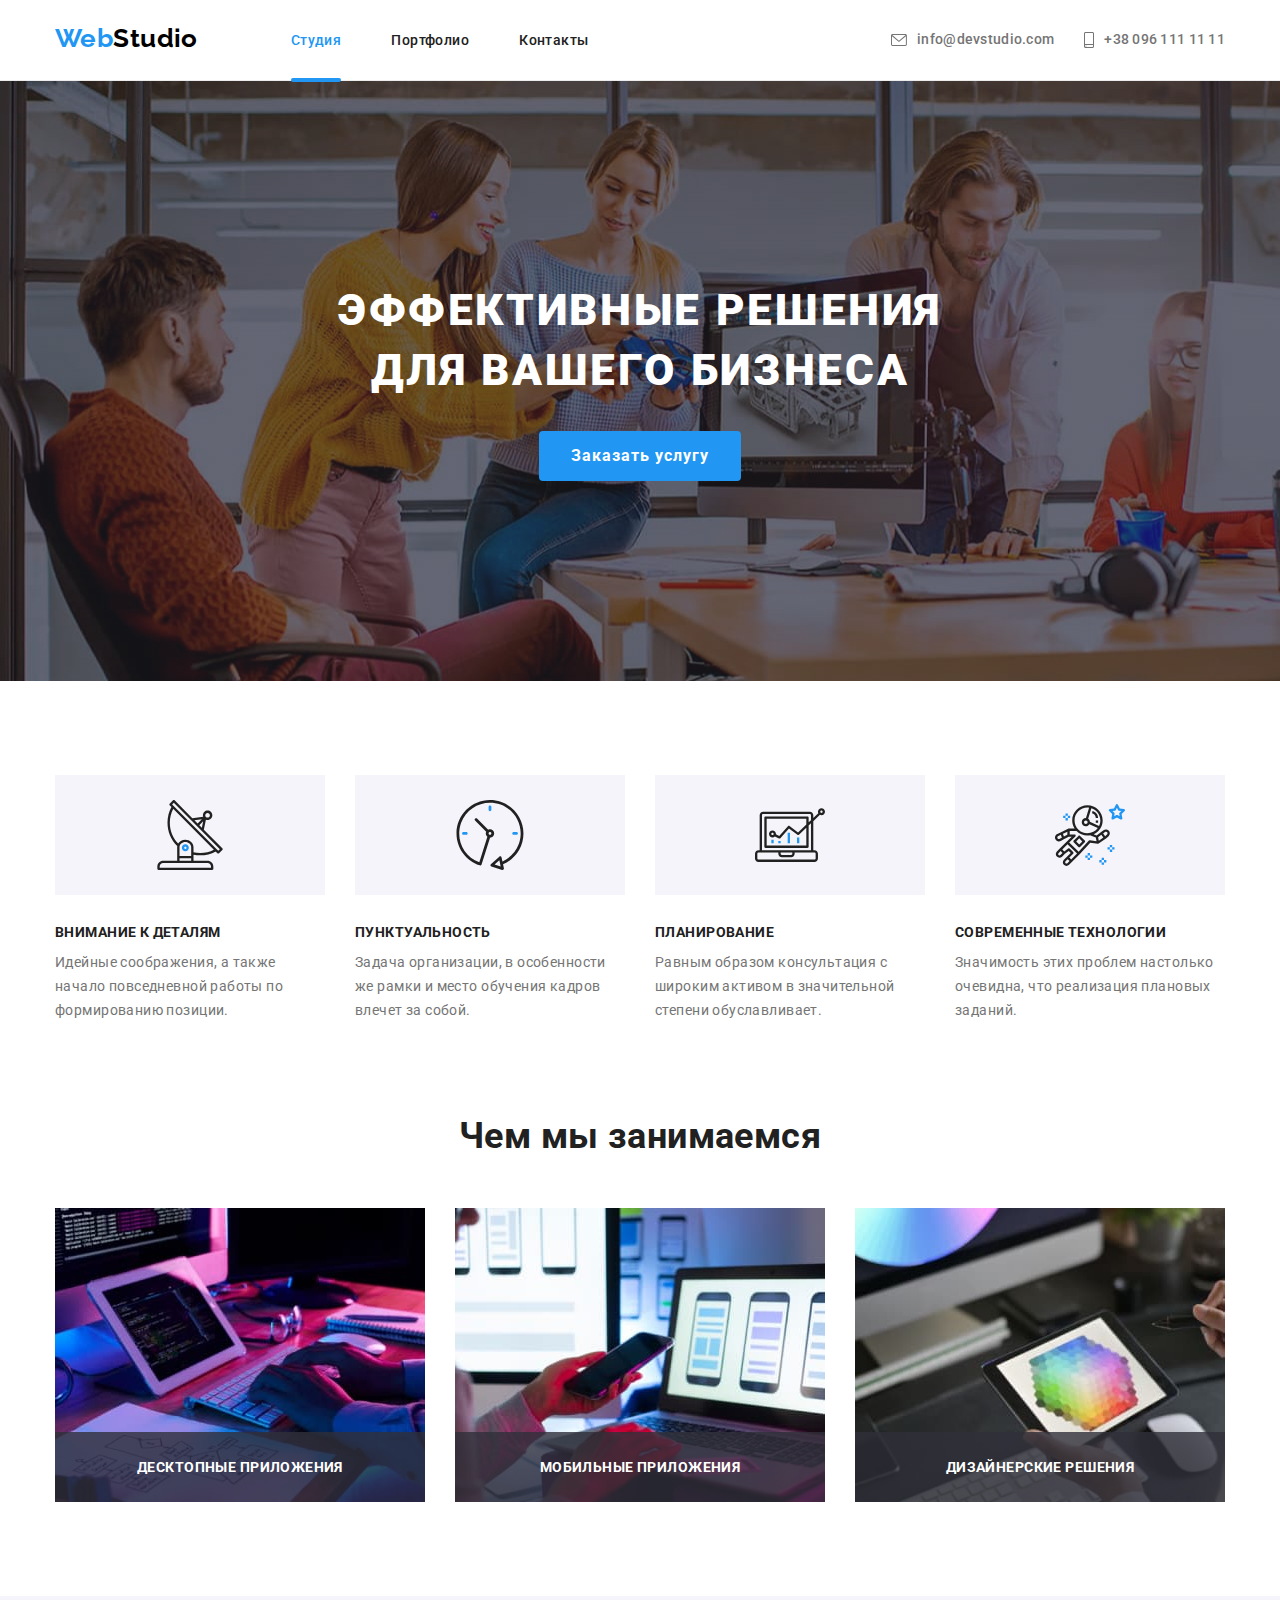
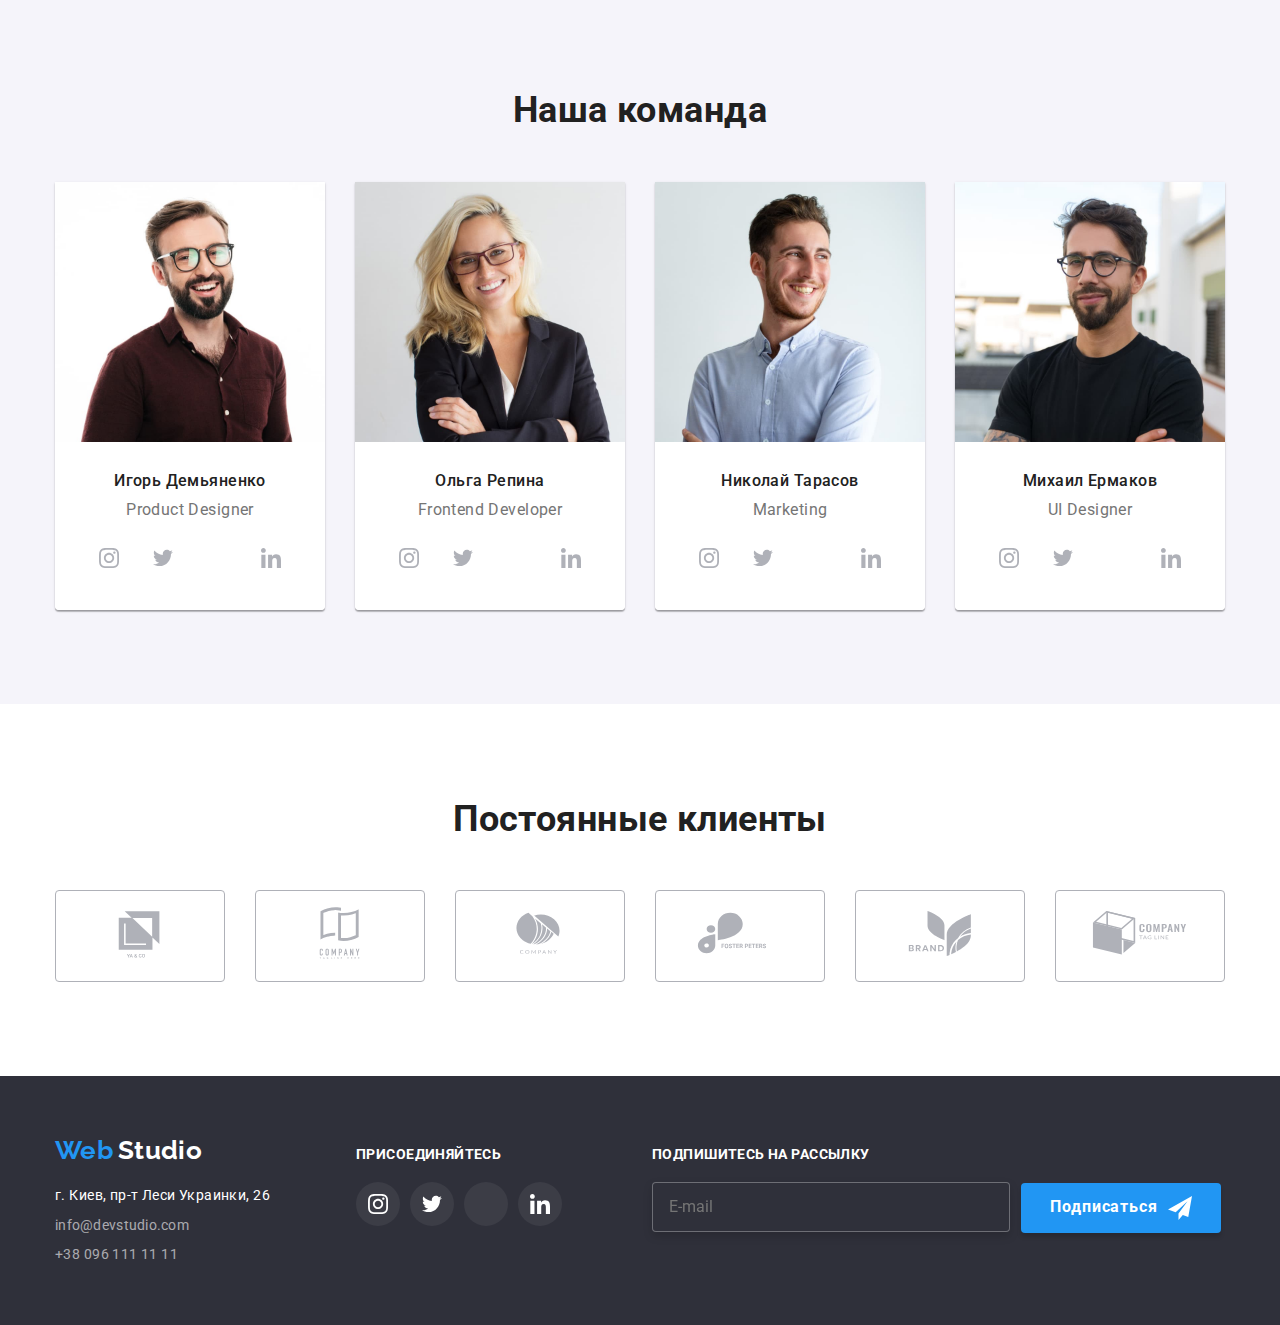
==== index.html @ 84de7bf6 "Update index.html" ====
<!DOCTYPE html>
<html lang="ru">
  <head>
    <meta charset="UTF-8" />
    <meta http-equiv="X-UA-Compatible" content="IE=edge" />
    <meta name="viewport" content="width=device-width, initial-scale=1.0" />
    <title>WebStudio by Rick</title>
    <link rel="preconnect" href="https://fonts.googleapis.com" />
    <link rel="preconnect" href="https://fonts.gstatic.com" crossorigin />
    <link
      href="https://fonts.googleapis.com/css2?family=Raleway:wght@700&family=Roboto:wght@400;500;700;900&display=swap"
      rel="stylesheet"
    />
    <link
      rel="stylesheet"
      href="https://cdnjs.cloudflare.com/ajax/libs/modern-normalize/1.1.0/modern-normalize.min.css"
    />
    <link rel="stylesheet" href="./css/main.min.css" />
  </head>
  <body>
    <header class="header">
      <div class="container container-nav">
        <nav class="navigation">
          <a href="./index.html" class="logo link"
            ><span class="logo__web">Web</span
            ><span class="logo__studio logo__studio--dark">Studio</span></a>
          <ul class="navigation__list list">
            <li class="navigation__item">
              <a href="./index.html" class="navigation__link link current">Студия</a>
            </li>
            <li class="navigation__item">
              <a href="./portfolio.html" class="navigation__link link">Портфолио</a>
            </li>
            <li class="navigation__item">
              <a href="" class="navigation__link link">Контакты</a>
            </li>
          </ul>
        </nav>
        <ul class="header-contacts list">
          <li class="header-contacts__item">
            <a
              href="mailto:info@devstudio.com"
              class="header-contacts__mail link">
              <svg class="header-contacts__icon-mail" width="16" height="12">
                <use href="./img/icons.svg#icon-envelope"></use>
              </svg>
              info@devstudio.com
            </a>
          </li>
          <li class="header-contacts__item">
            <a href="tel:+380961111111" class="header-contacts__tel link">
              <svg class="header-contacts__icon-phone" width="10" height="16">
                <use href="./img/icons.svg#icon-smartphone"></use>
              </svg>
              +38 096 111 11 11
              </a>
          </li>
        </ul>
      </div>
    </header>
    <main>

      <section class="section-hero section">
        <div class="container">
          <h1 class="section-hero__title">
            Эффективные решения для вашего бизнеса
          </h1>
          <button type="button" class="section-hero__button" data-modal-open>
            Заказать услугу
          </button>
        </div>
      </section>

      <section class="section">
        <div class="container">
          <h2 class="visually-hidden">Наши преимущества</h2>
          <ul class="adv-list list">
            <li class="adv-item">
              <div class="adv-icon-box">
                <svg width="70" height="70">
                  <use href="./img/icons.svg#icon-antenna"></use>
                </svg>
              </div>
              <h3 class="adv-title">Внимание к деталям</h3>
              <p class="adv-text">
                Идейные соображения, а также начало повседневной работы по
                формированию позиции.
              </p>
            </li>
            <li class="adv-item">
              <div class="adv-icon-box">
                <svg width="70" height="70">
                  <use href="./img/icons.svg#icon-clock"></use>
                </svg>
              </div>
              <h3 class="adv-title">Пунктуальность</h3>
              <p class="adv-text">
                Задача организации, в особенности же рамки и место обучения
                кадров влечет за собой.
              </p>
            </li>
            <li class="adv-item">
              <div class="adv-icon-box">
                <svg width="70" height="70">
                  <use href="./img/icons.svg#icon-diagram"></use>
                </svg>
              </div>
              <h3 class="adv-title">Планирование</h3>
              <p class="adv-text">
                Равным образом консультация с широким активом в значительной
                степени обуславливает.
              </p>
            </li>
            <li class="adv-item">
              <div class="adv-icon-box">
                <svg width="70" height="70">
                  <use href="./img/icons.svg#icon-astronaut"></use>
                </svg>
              </div>
              <h3 class="adv-title">Современные технологии</h3>
              <p class="adv-text">
                Значимость этих проблем настолько очевидна, что реализация
                плановых заданий.
              </p>
            </li>
          </ul>
        </div>
      </section>

      <section class="section-works section">
        <div class="container">
          <h2 class="works-title">Чем мы занимаемся</h2>
          <ul class="works-list list">
            <li class="works-item">
              <img
                src="./img/about-us-1.jpg"
                width="370"
                height="294"/>
              <p class="works-item-text">Десктопные приложения</p>
            </li>
            <li class="works-item">
              <img
                src="./img/about-us-2.jpg"
                width="370"
                height="294"/>
              <p class="works-item-text">Мобильные приложения</p>
            </li>
            <li class="works-item">
              <img
                src="./img/about-us-3.jpg"
                width="370"
                height="294"/>
              <p class="works-item-text">Дизайнерские решения</p>
            </li>
          </ul>
        </div>
      </section>

      <section class="section-team section">
        <div class="container">
          <h2 class="team-title">Наша команда</h2>
          <ul class="team-list list">
            <li class="team-list-item">
              <img
                src="./img/our-team-1.jpg"
                width="270"
                height="260"/>

              <div class="team-cards">
                <h3 class="employee-title">Игорь Демьяненко</h3>
                <p class="position-team">Product Designer</p>
                <ul class="team-soc-list list">
                  <li class="team-soc-item">
                    <a href="" class="team-soc-link">
                      <svg class="team-soc-icon" width="20" height="20">
                        <use href="./img/icons.svg#icon-instagram"></use>
                      </svg>
                    </a>
                  </li>
                  <li class="team-soc-item">
                    <a href="" class="team-soc-link">
                      <svg class="team-soc-icon" width="20" height="20">
                        <use href="./img/icons.svg#icon-twitter"></use>
                      </svg>
                    </a>
                  </li>
                  <li class="team-soc-item">
                    <a href="" class="team-soc-link">
                      <svg class="team-soc-icon" width="20" height="20">
                        <use href="./img/icons.svg#icon-our-teambook"></use>
                      </svg>
                    </a>
                  </li>
                  <li class="team-soc-item">
                    <a href="" class="team-soc-link">
                      <svg class="team-soc-icon" width="20" height="20">
                        <use href="./img/icons.svg#icon-linkedin"></use>
                      </svg>
                    </a>
                  </li>
                </ul>
              </div>
            </li>
            <li class="team-list-item">
              <img
                src="./img/our-team-2.jpg"
                width="270"
                height="260"/>

              <div class="team-cards">
                <h3 class="employee-title">Ольга Репина</h3>
                <p class="position-team">Frontend Developer</p>
                <ul class="team-soc-list list">
                  <li class="team-soc-item">
                    <a href="" class="team-soc-link">
                      <svg class="team-soc-icon" width="20" height="20">
                        <use href="./img/icons.svg#icon-instagram"></use>
                      </svg>
                    </a>
                  </li>
                  <li class="team-soc-item">
                    <a href="" class="team-soc-link">
                      <svg class="team-soc-icon" width="20" height="20">
                        <use href="./img/icons.svg#icon-twitter"></use>
                      </svg>
                    </a>
                  </li>
                  <li class="team-soc-item">
                    <a href="" class="team-soc-link">
                      <svg class="team-soc-icon" width="20" height="20">
                        <use href="./img/icons.svg#icon-our-teambook"></use>
                      </svg>
                    </a>
                  </li>
                  <li class="team-soc-item">
                    <a href="" class="team-soc-link">
                      <svg class="team-soc-icon" width="20" height="20">
                        <use href="./img/icons.svg#icon-linkedin"></use>
                      </svg>
                    </a>
                  </li>
                </ul>
              </div>
            </li>
            <li class="team-list-item">
              <img
                src="./img/our-team-3.jpg"
                width="270"
                height="260"/>

              <div class="team-cards">
                <h3 class="employee-title">Николай Тарасов</h3>
                <p class="position-team">Marketing</p>
                <ul class="team-soc-list list">
                  <li class="team-soc-item">
                    <a href="" class="team-soc-link">
                      <svg class="team-soc-icon" width="20" height="20">
                        <use href="./img/icons.svg#icon-instagram"></use>
                      </svg>
                    </a>
                  </li>
                  <li class="team-soc-item">
                    <a href="" class="team-soc-link">
                      <svg class="team-soc-icon" width="20" height="20">
                        <use href="./img/icons.svg#icon-twitter"></use>
                      </svg>
                    </a>
                  </li>
                  <li class="team-soc-item">
                    <a href="" class="team-soc-link">
                      <svg class="team-soc-icon" width="20" height="20">
                        <use href="./img/icons.svg#icon-our-teambook"></use>
                      </svg>
                    </a>
                  </li>
                  <li class="team-soc-item">
                    <a href="" class="team-soc-link">
                      <svg class="team-soc-icon" width="20" height="20">
                        <use href="./img/icons.svg#icon-linkedin"></use>
                      </svg>
                    </a>
                  </li>
                </ul>
              </div>
            </li>
            <li class="team-list-item">
              <img
                src="./img/our-team-4.jpg"
                width="270"
                height="260"/>
                
              <div class="team-cards">
                <h3 class="employee-title">Михаил Ермаков</h3>
                <p class="position-team">UI Designer</p>
                <ul class="team-soc-list list">
                  <li class="team-soc-item">
                    <a href="" class="team-soc-link">
                      <svg class="team-soc-icon" width="20" height="20">
                        <use href="./img/icons.svg#icon-instagram"></use>
                      </svg>
                    </a>
                  </li>
                  <li class="team-soc-item">
                    <a href="" class="team-soc-link">
                      <svg class="team-soc-icon" width="20" height="20">
                        <use href="./img/icons.svg#icon-twitter"></use>
                      </svg>
                    </a>
                  </li>
                  <li class="team-soc-item">
                    <a href="" class="team-soc-link">
                      <svg class="team-soc-icon" width="20" height="20">
                        <use href="./img/icons.svg#icon-our-teambook"></use>
                      </svg>
                    </a>
                  </li>
                  <li class="team-soc-item">
                    <a href="" class="team-soc-link">
                      <svg class="team-soc-icon" width="20" height="20">
                        <use href="./img/icons.svg#icon-linkedin"></use>
                      </svg>
                    </a>
                  </li>
                </ul>
              </div>
            </li>
          </ul>
        </div>
      </section>

      <section class="section-clients section">
        <div class="container">
          <h2 class="title-clients">Постоянные клиенты</h2>
          <ul class="clients-list list">
            <li class="clients-item">
              <a href="" class="clients-links">
                <svg class="clients-icon" width="106" height="60">
                  <use href="./img/icons.svg#icon-Logo-1"></use>
                </svg>
              </a>
            </li>
            <li class="clients-item">
              <a href="" class="clients-links">
                <svg class="clients-icon" width="106" height="60">
                  <use href="./img/icons.svg#icon-Logo-2"></use>
                </svg>
              </a>
            </li>
            <li class="clients-item">
              <a href="" class="clients-links">
                <svg class="clients-icon" width="106" height="60">
                  <use href="./img/icons.svg#icon-Logo-3"></use>
                </svg>
              </a>
            </li>
            <li class="clients-item">
              <a href="" class="clients-links">
                <svg class="clients-icon" width="106" height="60">
                  <use href="./img/icons.svg#icon-Logo-4"></use>
                </svg>
              </a>
            </li>
            <li class="clients-item">
              <a href="" class="clients-links">
                <svg class="clients-icon" width="106" height="60">
                  <use href="./img/icons.svg#icon-Logo-5"></use>
                </svg>
              </a>
            </li>
            <li class="clients-item">
              <a href="" class="clients-links">
                <svg class="clients-icon" width="106" height="60">
                  <use href="./img/icons.svg#icon-Logo-6"></use>
                </svg>
              </a>
            </li>
          </ul>
        </div>
      </section>
    </main>

    <footer class="footer">
      <div class="container-footer container">
        <div>
          <a href="./index.html" class="footer-link-logo link">
            <span class="logo__web">Web</span>
            <span class="logo-studio-footer">Studio</span>
          </a>
          <address class="address-container">
            <ul class="address-list list">
              <li class="adress-item">
                <a
                  href="https://goo.gl/maps/8bVCaFrBpP2hShio7"
                  target="_blank"
                  class="footer-map-link link">
                  г. Киев, пр-т Леси Украинки, 26
                </a>
              </li>
              <li class="adress-item">
                <a href="mailto:info@devstudio.com" class="footer-mail link">
                  info@devstudio.com
                </a>
              </li>
              <li class="adress-item">
                <a href="tel:+380961111111" class="footer-tel link">
                  +38 096 111 11 11
                </a>
              </li>
            </ul>
          </address>
        </div>
        <div class="join-us-footer">
          <p class="join-us-title">Присоединяйтесь</p>
          <ul class="join-us-list list">
            <li class="join-us-item">
              <a href="" class="join-us-link link">
                <svg class="join-us-icon" width="20" height="20">
                  <use href="./img/icons.svg#icon-instagram"></use>
                </svg>
              </a>
            </li>
            <li class="join-us-item">
              <a href="" class="join-us-link link">
                <svg class="join-us-icon" width="20" height="20">
                  <use href="./img/icons.svg#icon-twitter"></use>
                </svg>
              </a>
            </li>
            <li class="join-us-item">
              <a href="" class="join-us-link link">
                <svg class="join-us-icon" width="20" height="20">
                  <use href="./img/icons.svg#icon-our-teambook"></use>
                </svg>
              </a>
            </li>
            <li class="join-us-item">
              <a href="" class="join-us-link link">
                <svg class="join-us-icon" width="20" height="20">
                  <use href="./img/icons.svg#icon-linkedin"></use>
                </svg>
              </a>
            </li>
          </ul>
        </div>
        <div class="subsсribe-footer">
          <form class="footer-form">
            <label for="footer-label" class="label-class"
              >Подпишитесь на рассылку
            </label>
            <span class="footer-subscribe-case">
              <input
                type="email"
                name="email"
                placeholder="E-mail"
                id="footer-label"
                class="email-footer"
                required/>

              <button type="submit" class="button-subscribe">
                Подписаться<svg class="submit-icon">
                  <use href="./img/icons.svg#icon-icon-plane"></use>
                </svg>
              </button>
            </span>
          </form>
        </div>
      </div>
    </footer>

    <div class="backdrop is-hidden" data-modal>
      <div class="modal">
        <button type="button" class="modal-button" data-modal-close>
          <svg class="icon-Vector" width="11" height="11">
            <use href="./img/icons.svg#icon-Vector"></use>
          </svg>
        </button>
        <p class="backdrop-title">Оставьте свои данные, мы вам перезвоним</p>
        <form>
          <div class="modal-field">
            <label class="label-form">
              Имя
              <span class="modal-wrap">
                <input
                  type="text"
                  name="name"
                  placeholder="Введите имя"
                  class="input-form"
                  required/>
                  
                <svg class="modal-icon-person">
                  <use href="./img/icons.svg#icon-modal-person"></use>
                </svg>
              </span>
            </label>
          </div>
          <div class="modal-field">
            <label class="label-form">
              Телефон
              <span class="modal-wrap">
                <input
                  type="tel"
                  name="phone"
                  placeholder="+38 (097) 000 00 00"
                  class="input-form"
                  required
                />
                <svg class="modal-icon-person">
                  <use href="./img/icons.svg#icon-modal-phone"></use>
                </svg>
              </span>
            </label>
          </div>
          <div class="modal-field">
            <label class="label-form">
              Почта
              <span class="modal-wrap">
                <input
                  type="email"
                  name="email"
                  placeholder="example@mail.com"
                  class="input-form"
                  required
                />
                <svg class="modal-icon-person">
                  <use href="./img/icons.svg#icon-modal-mail"></use>
                </svg>
              </span>
            </label>
          </div>
          <div class="modal-field">
            <label class="label-form">
              Комментарий
              <textarea
                name="feefback"
                rows="5"
                placeholder="Введите текст"
                class="textarea-form"
              ></textarea>
            </label>
          </div>
          <div class="checkbox-policy">
            <input
              type="checkbox"
              class="input-check visually-hidden"
              id="input-check"
              name="policy"
              value="policy"
            />
            <label for="input-check" class="check-text"
              ><span
                ><svg class="modal-icon-accept">
                  <use href="./img/icons.svg#icon-V"></use></svg></span
              >Соглашаюсь с рассылкой и принимаю</label
            >
            <a href="" class="policy">Условия договора</a>
          </div>
          <div class="modal-button-case">
            <button type="submit" class="modal-submit-button">Отправить</button>
          </div>
        </form>
      </div>
    </div>
    <script src="./js/modal.js"></script>
  </body>
</html>
---- css/main.min.css ----
﻿html{box-sizing:border-box}*,*::before,*::after{box-sizing:inherit}h1,h2,h3,h4,h5,h6,p{margin:0}ul,ol{padding-left:0;margin:0}img{display:block}.link{text-decoration:none}:root{--title-text-color: #212121;--header-link-color: #212121;--button-services-color: #212121;--secondary-text-color: #757575;--main-text-color: #ffffff;--main-background-color: #ffffff;--footer-text: #ffffff;--button-text-color: #ffffff;--logo-studio-color: #000000;--logo-studio-alt-color: #ffffff;--hero-button-color: #ffffff;--hero-button-color-alt: #000000;--logo-web-color: #2196f3;--link-color: #2196f3;--main-button-color: #2196f3;--bg-icon-color: #2196f3;--footer-text-color: rgba(255, 255, 255, 0.6);--hero-background-color: #2f303a;--footer-background-color: #2f303a;--button-background-color: #f5f4fa;--team-background-color: #f5f4fa;--list-right-margin: 30px}.visually-hidden{position:absolute;white-space:nowrap;width:1px;height:1px;overflow:hidden;border:0;padding:0;clip:rect(0 0 0 0);clip-path:inset(50%);margin:-1p}body{margin:0;font-family:"Roboto",Tahoma sans-serif;color:var(--secondary-text-color);font-size:14px;letter-spacing:.03em;background-color:var(--main-background-color)}.list{list-style:none;padding:0;margin:0}.container{width:1200px;padding-left:15px;padding-right:15px;margin:0 auto}.section{padding-top:94px;padding-bottom:94px}.backdrop{position:fixed;top:0;width:100%;height:100%;background-color:rgba(0,0,0,.2);transition:opacity 300ms,visibility 300ms}.backdrop.is-hidden .modal{transform:rotate(-290deg)}.modal{position:absolute;min-width:528px;min-height:581px;top:50%;left:50%;padding:40px;background:#fff;box-shadow:0px 1px 3px rgba(0,0,0,.12),0px 1px 1px rgba(0,0,0,.14),0px 2px 1px rgba(0,0,0,.2);border-radius:4px;transition:transform 250ms;transform:translate(-50%, -50%) rotate(0)}.modal-button{position:absolute;top:11px;right:8px;width:30px;height:30px;border-radius:50%;background:#fff;border:1px solid rgba(0,0,0,.1);box-sizing:border-box;cursor:pointer}.icon-Vector{fill:#000}.modal-button:hover .icon-Vector,.modal-button:focus .icon-Vector{fill:#2196f3}.is-hidden{opacity:0;pointer-events:none;visibility:hidden}.backdrop-title{font-weight:700;font-size:20px;line-height:1.15;text-align:center;margin-bottom:12px;color:var(--title-text-color)}.modal-field{margin-bottom:10px}.label-form{display:flex;flex-direction:column}.modal-wrap{position:relative}.input-form{width:100%;height:40px;margin-top:4px;padding-left:42px;border:1px solid rgba(33,33,33,.2);box-sizing:border-box;border-radius:4px;cursor:pointer;outline:none;transition:border-color 250ms;transition-timing-function:cubic-bezier(0.4, 0, 0.2, 1)}.input-form:focus{border-color:#2196f3}.input-form:focus+.modal-icon-person{fill:#2196f3}.modal-icon-person{position:absolute;left:15px;top:50%;width:12px;height:12px;transform:translateY(-50%);fill:#212121;transition:border-color 250ms;transition-timing-function:cubic-bezier(0.4, 0, 0.2, 1)}.textarea-form{height:120px;margin-top:4px;padding:12px 16px;border:1px solid rgba(33,33,33,.2);border-radius:4px;cursor:pointer;resize:none;outline:none;transition:border-color 250ms;transition-timing-function:cubic-bezier(0.4, 0, 0.2, 1)}.textarea-form:focus{border-color:#2196f3}.checkbox-policy{width:423px;display:flex;align-items:center;justify-content:center;margin-top:20px;margin-bottom:30px;margin-left:13px}.check-text{display:flex;align-items:center;font-weight:400;font-size:14px;line-height:1.7;color:#757575}.modal-icon-accept{width:16px;height:15px;fill:rgba(0,0,0,0)}.check-text span{width:16px;height:15px;border:.2px solid #000;border-radius:2px;margin-right:7px;display:flex;align-items:center;justify-content:center}.input-check:checked+.check-text span{background-color:#2196f3;border:none}.input-check:checked+.check-text span .modal-icon-accept{fill:#fff;border:none}.policy{margin-left:3px;line-height:1.7;text-decoration-line:underline;color:#2196f3}.modal-submit-button{width:200px;height:50px;text-align:center;font-weight:700;font-size:16px;line-height:1.8;letter-spacing:.06em;color:#fff;background:#188ce8;box-shadow:0px 4px 4px rgba(0,0,0,.15);border-radius:4px;cursor:pointer;border:none}.modal-button-case{display:flex;justify-content:center}.header{border-bottom:1px solid #ececec}.container-nav{display:flex;align-items:center}.navigation{display:flex}.logo{padding-top:24px;padding-bottom:25px;text-decoration:none;align-items:center;margin-right:93px;font-family:"Raleway"}.logo .logo__studio{font-family:"Raleway",sans-serif;font-weight:700;font-size:26px;line-height:1.1}.logo__web{font-family:"Raleway",sans-serif;font-weight:700;font-size:26px;line-height:1.1;color:var(--logo-web-color)}.logo__studio--dark{color:var(--logo-studio-color)}.navigation__list{display:flex}.navigation__item{padding-top:32px;padding-bottom:32px;margin-right:50px}.navigation__item:last-child{margin-right:0}.navigation__link{position:relative;padding-top:32px;padding-bottom:32px;font-weight:500;line-height:1.1;color:var(--header-link-color);transition-property:color;transition-duration:250ms;transition-timing-function:cubic-bezier(0.4, 0, 0.2, 1)}.navigation__link:hover,.navigation__link:focus{color:var(--link-color)}.navigation__link.current::after{content:"";position:absolute;width:100%;left:0;bottom:-2px;height:4px;border-radius:2px;background:#2196f3}.link.current{color:var(--link-color)}.header-contacts{display:flex;margin-left:auto}.header-contacts__item{margin-right:50px;margin:auto}.header-contacts__mail{display:flex;align-items:center;margin-right:30px;padding-top:32px;padding-bottom:32px;font-weight:500;line-height:1.14;letter-spacing:.02em;color:var(--secondary-text-color);transition-property:color,fill;transition-duration:250ms;transition-timing-function:cubic-bezier(0.4, 0, 0.2, 1)}.header-contacts__mail:hover,.header-contacts__mail:focus{color:var(--link-color)}.header-contacts__icon-mail{fill:#757575;margin-right:10px;height:14px}.header-contacts__mail:hover .header-contacts__icon-mail{fill:var(--link-color)}.header-contacts__icon-phone{fill:#757575;margin-right:10px;height:16px}.header-contacts__tel:hover .header-contacts__icon-phone{fill:var(--link-color)}.header-contacts__tel{width:100%;height:100%;display:flex;align-items:center;padding-top:32px;padding-bottom:32px;font-weight:500;line-height:1.14;letter-spacing:.02em;color:var(--secondary-text-color);transition-property:color,fill;transition-duration:250ms;transition-timing-function:cubic-bezier(0.4, 0, 0.2, 1)}.header-contacts__tel:hover,.header-contacts__tel:focus{color:var(--link-color)}.section-hero{background-color:var(--hero-background-color);text-align:center;padding-top:200px;padding-bottom:200px;background-image:linear-gradient(rgba(47, 48, 58, 0.4), rgba(47, 48, 58, 0.4)),url(../img/our-team.jpg);background-repeat:no-repeat;background-size:cover;max-width:1600px;margin:0 auto}.section-hero .section-hero__title{max-width:696px;margin:0 auto;margin-bottom:30px;font-weight:900;font-size:44px;line-height:1.36;letter-spacing:.06em;text-transform:uppercase;color:var(--main-text-color)}.section-hero .section-hero__button{border-radius:4px;min-width:200px;padding:10px 32px;font-weight:700;font-size:16px;line-height:1.87;border:none;align-items:center;letter-spacing:.06em;color:var(--hero-button-color);cursor:pointer;background-color:var(--main-button-color)}.adv-list{display:flex;flex-wrap:wrap}.adv-item{max-width:270px;margin-right:var(--list-right-margin)}.adv-item:last-child{margin-right:0}.adv-icon-box{width:270px;height:120px;background-color:#f5f4fa;display:flex;justify-content:center;align-items:center;margin-bottom:30px}.adv-title{font-size:14px;margin-bottom:10px;font-weight:700;line-height:1.14;text-transform:uppercase;color:var(--title-text-color)}.adv-text{line-height:1.7}.section-works{padding-top:0px}.works-title{margin-bottom:50px;font-weight:700;font-size:36px;line-height:1.16;text-align:center;color:var(--title-text-color)}.works-list{display:flex;flex-wrap:wrap}.works-list .works-item{position:relative;margin-right:var(--list-right-margin)}.works-list .works-item:last-child{margin-right:0}.works-list .works-item .works-item-text{position:absolute;height:70px;bottom:0px;display:flex;justify-content:center;align-items:center;width:100%;font-weight:700;line-height:16px;text-transform:uppercase;color:var(--main-text-color);background:rgba(47,48,58,.8)}.section-team{background-color:var(--team-background-color)}.team-list{display:flex;flex-wrap:wrap}.team-list-item{margin-right:var(--list-right-margin);box-shadow:0px 1px 3px rgba(0,0,0,.12),0px 1px 1px rgba(0,0,0,.14),0px 2px 1px rgba(0,0,0,.2);border-radius:0px 0px 4px 4px}.team-list-item:last-child{margin-right:0}.team-cards{width:270px;padding-top:30px;padding-bottom:30px;background-color:#fff;border-bottom-left-radius:4px;border-bottom-right-radius:4px}.team-title{margin-bottom:50px;font-weight:700;font-size:36px;line-height:1.16;text-align:center;color:var(--title-text-color)}.employee-title{margin-bottom:10px;font-weight:500;font-size:16px;line-height:1.18;text-align:center;color:var(--title-text-color)}.position-team{margin:0 auto;font-size:16px;line-height:1.18;text-align:center;margin-bottom:16px}.team-soc-list{display:flex;justify-content:center}.team-soc-item{margin-right:10px;width:44px;height:44px}.team-soc-item:last-child{margin-right:0}.team-soc-link{width:100%;height:100%;background-color:#fff;border-radius:50%;display:flex;justify-content:center;align-items:center;transition-property:background-color,fill;transition-duration:250ms;transition-timing-function:cubic-bezier(0.4, 0, 0.2, 1)}.team-soc-link:hover{background-color:var(--bg-icon-color)}.team-soc-icon{fill:#afb1b8}.team-soc-link:hover .team-soc-icon{fill:#fff}.title-clients{font-weight:700;font-size:36px;line-height:42px;text-align:center;color:var(--title-text-color);margin-bottom:50px}.clients-list{display:flex;flex-wrap:wrap}.clients-item{width:170px;height:92px;border:1px solid #afb1b8;border-radius:4px;margin-right:30px;display:flex;justify-content:center;align-items:center;cursor:pointer;transition-property:border,fill;transition-duration:250ms;transition-timing-function:cubic-bezier(0.4, 0, 0.2, 1)}.clients-item:last-child{margin-right:0px}.clients-item:hover{border:1px solid #2196f3}.clients-icon{fill:#afb1b8}.clients-item:hover .clients-icon{fill:#2196f3}.footer{background-color:var(--footer-background-color);padding-bottom:60px;padding-top:60px}.container-footer{display:flex;align-items:baseline}.address-container{width:231px;height:81px;margin-right:70px}.footer-link-logo{text-decoration:none;align-items:center;font-family:"Raleway";display:inline-block;margin-bottom:20px}.adress-item{margin-bottom:9px}.adress-item:last-child{margin-bottom:0}.logo-studio-footer{font-family:"Raleway",sans-serif;font-weight:700;font-size:26px;line-height:1.1;color:var(--logo-studio-alt-color)}.footer-map-link{line-height:1.7;color:var(--footer-text);font-style:normal;transition-property:color;transition-duration:250ms;transition-timing-function:cubic-bezier(0.4, 0, 0.2, 1)}.footer-map-link:hover,.footer-map-link:focus{color:var(--link-color)}.footer-mail{line-height:1.14;letter-spacing:.02em;color:var(--footer-text-color);font-style:normal;transition-property:color;transition-duration:250ms;transition-timing-function:cubic-bezier(0.4, 0, 0.2, 1)}.footer-mail:hover,.footer-mail:focus{color:var(--link-color)}.footer-tel{line-height:1.7;color:var(--footer-text-color);font-style:normal;transition-property:color;transition-duration:250ms;transition-timing-function:cubic-bezier(0.4, 0, 0.2, 1)}.footer-tel:hover,.footer-tel:focus{color:var(--link-color)}.join-us-title{font-weight:700;font-size:14px;line-height:16px;letter-spacing:.03em;text-transform:uppercase;color:#fff;margin-bottom:20px}.join-us-list{display:flex;justify-content:center}.join-us-item{margin-right:10px;width:44px;height:44px}.join-us-item:last-child{margin-right:0}.join-us-link{width:100%;height:100%;background-color:rgba(255,255,255,.062745098);border-radius:50%;display:flex;justify-content:center;align-items:center;transition-property:background-color,fill;transition-duration:250ms;transition-timing-function:cubic-bezier(0.4, 0, 0.2, 1)}.join-us-link:hover{background-color:var(--bg-icon-color)}.join-us-icon{fill:#fff}.join-us-link:hover .join-us-icon{fill:#fff}.subsсribe-footer{margin-left:auto}.footer-form{width:573px}.label-class{font-weight:700;font-size:14px;line-height:1.1;text-transform:uppercase;color:#fff}.footer-subscribe-case{display:flex;align-items:baseline}.email-footer{width:358px;height:50px;padding-left:16px;margin-top:20px;margin-right:11px;font-size:16px;line-height:1.25;color:rgba(255,255,255,.6);background:#2f303a;border:1px solid rgba(255,255,255,.3);filter:drop-shadow(0px 4px 4px rgba(0, 0, 0, 0.15));border-radius:4px}.button-subscribe{width:200px;height:50px;text-align:center;display:flex;justify-content:center;align-items:center;font-weight:700;font-size:16px;line-height:1.8;margin:0;letter-spacing:.06em;border:none;color:#fff;background:#2196f3;box-shadow:0px 4px 4px rgba(0,0,0,.15);border-radius:4px;cursor:pointer}.button-subscribe .submit-icon{margin-left:10px;width:24px;height:24px}.services{padding-top:97px;padding-bottom:104px}.services-button{border:none;border-radius:4px;padding:5.94px 22px;font-weight:500;font-size:16px;line-height:1.6;text-align:center;display:flex;align-items:center;color:var(--button-services-color);cursor:pointer;background-color:var(--button-background-color);transition-property:color,background-color,box-shadow;transition-duration:250ms;transition-timing-function:cubic-bezier(0.4, 0, 0.2, 1)}.services-button:hover,.services-button:focus{color:var(--logo-studio-alt-color);background-color:var(--main-button-color);box-shadow:0px 4px 4px rgba(0,0,0,.25),0px 4px 4px rgba(0,0,0,.25),0px 2px 2px rgba(0,0,0,.12)}.services-button-list{justify-content:center;margin-bottom:50px;display:flex;flex-wrap:wrap}.services-buttom-item{margin-right:8px;align-items:center;border-color:none}.services-buttom-item:last-child{margin:0}.services-link{display:block;transition-property:box-shadow;transition-duration:250ms;transition-timing-function:cubic-bezier(0.4, 0, 0.2, 1)}.services-link:hover{box-shadow:0px 1px 1px rgba(0,0,0,.12),0px 4px 4px rgba(0,0,0,.06),1px 4px 6px rgba(0,0,0,.16)}.sevices-title{margin-bottom:4px;font-weight:700;font-size:18px;line-height:2;letter-spacing:.06em;color:var(--title-text-color)}.services-text{margin:0 auto;font-size:16px;line-height:1.87;color:var(--secondary-text-color)}.services-pics-list{display:flex;flex-wrap:wrap;margin-right:-30px}.services-pics-item{margin-right:30px;margin-bottom:30px}.services-img-decor{position:relative;overflow:hidden}.services-decor-text{position:absolute;top:0;height:100%;padding:63px 24px;font-size:18px;line-height:1.5;color:var(--main-text-color);background-color:rgba(33,150,243,.9);transform:translateY(100%);transition:transform 250ms cubic-bezier(0.4, 0, 0.2, 1);overflow:auto}.services-pics-item:hover .services-decor-text{transform:translateY(0%)}.services-pics-item:nth-child(3n+3){margin-right:0}.services-pics-item:nth-last-child(-n+3){margin-bottom:0}.portfolio-cards{width:370px;padding:20px 24px;background-color:#fff;border-bottom:1px solid #eee;border-left:1px solid #eee;border-right:1px solid #eee;border-bottom-left-radius:3px;border-bottom-right-radius:3px}/*# sourceMappingURL=main.min.css.map */
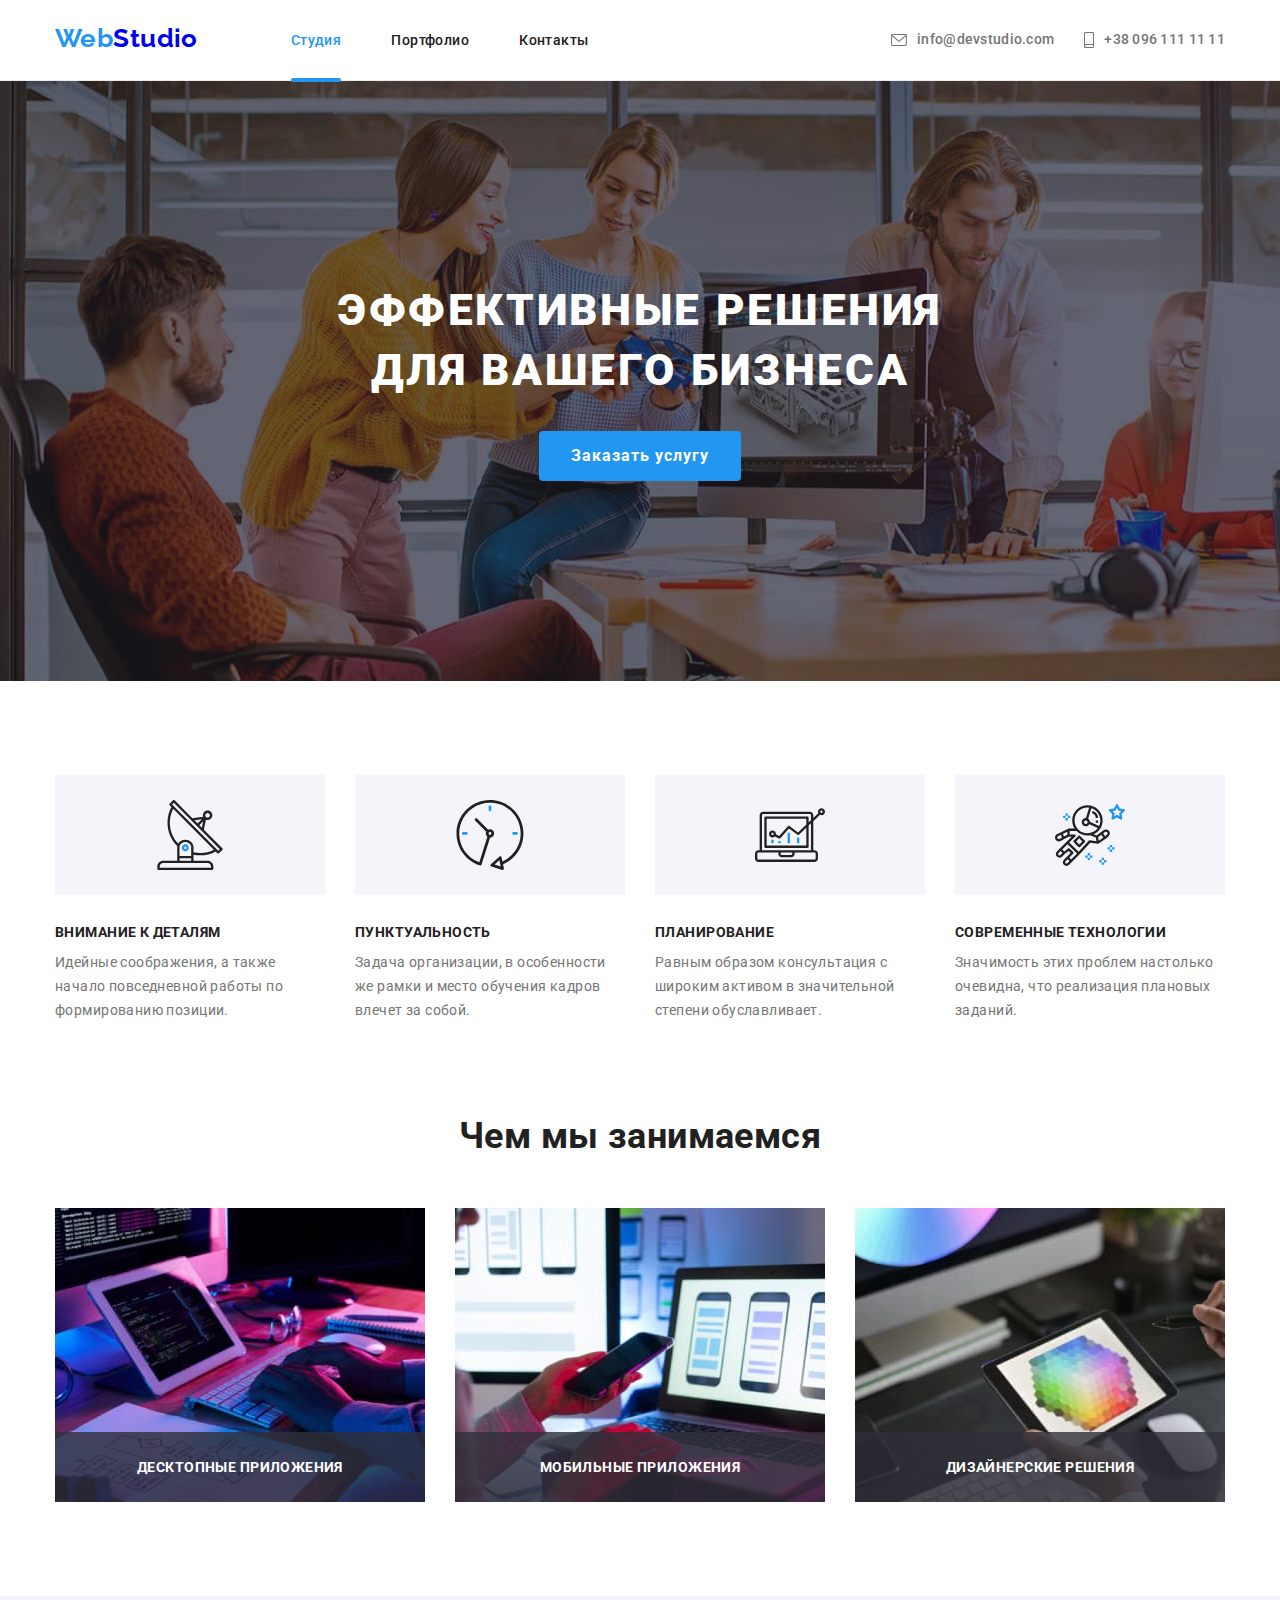
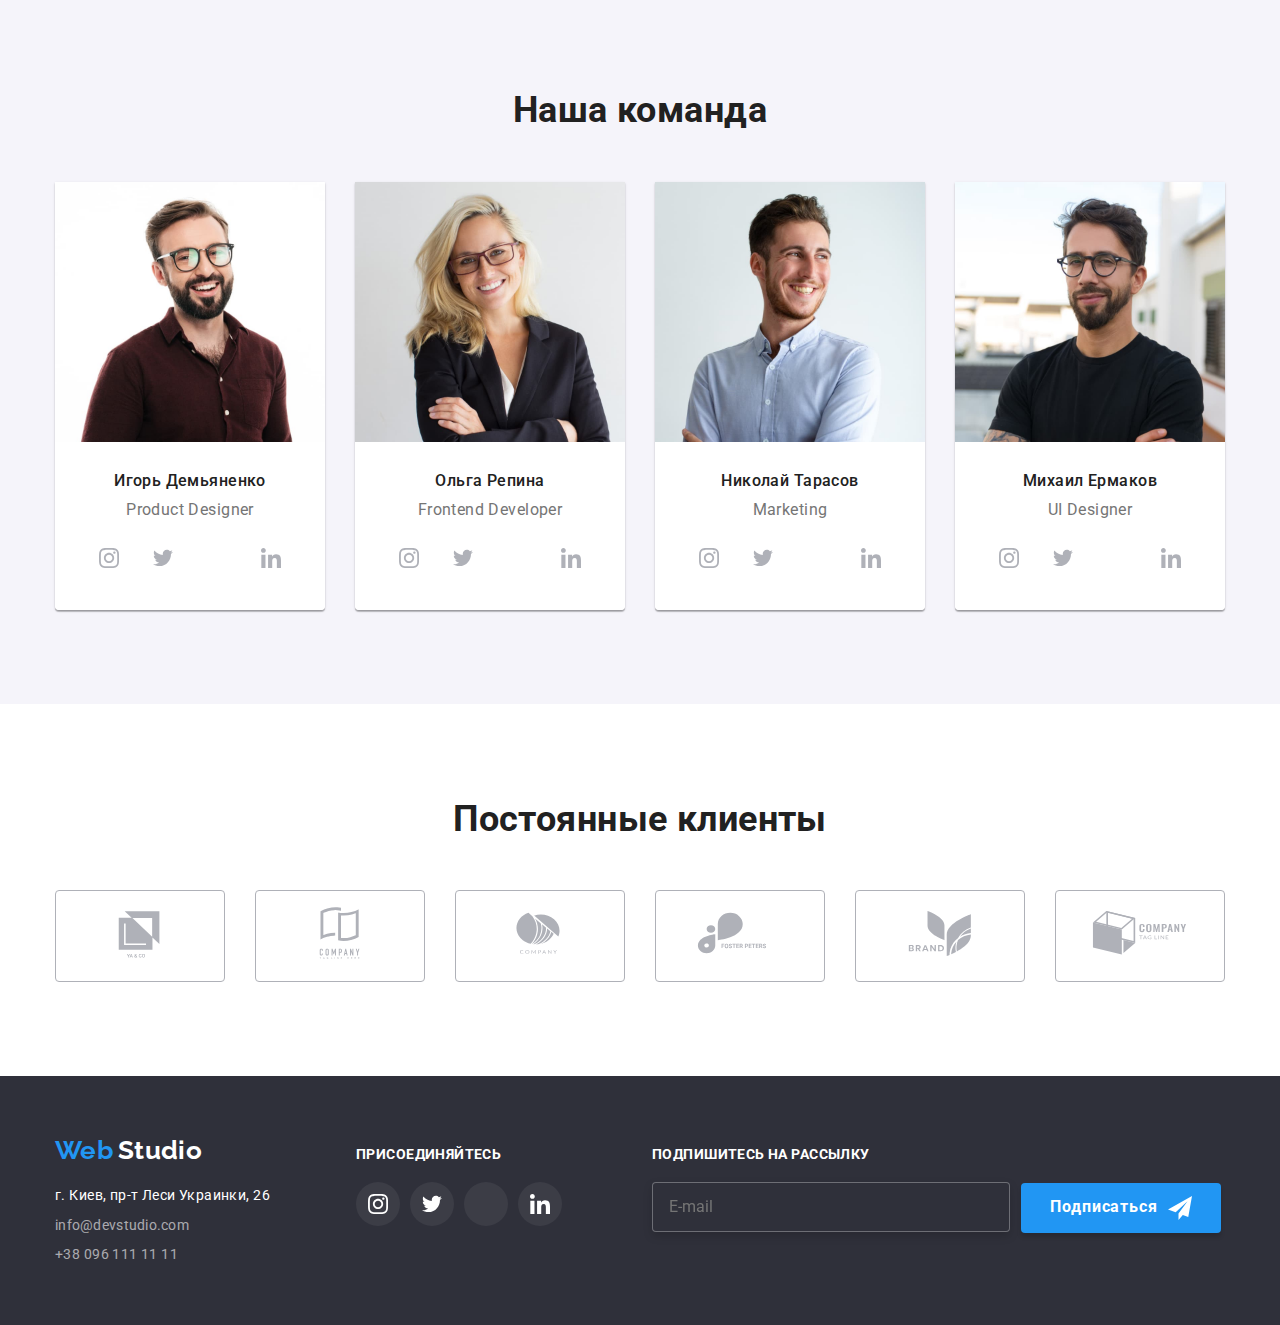
==== commit 7245dfc4: "Update index.html" ====
--- a/index.html
+++ b/index.html
@@ -1,3 +1,4 @@
+<!-- Домашнее задание 7 -->
 <!DOCTYPE html>
 <html lang="ru">
   <head>
@@ -23,7 +24,7 @@
         <nav class="navigation">
           <a href="./index.html" class="logo link"
             ><span class="logo__web">Web</span
-            ><span class="logo__studio logo__studio--dark">Studio</span></a>
+            ><span class="logo__studio logo__studio--by_rick">Studio</span></a>
           <ul class="navigation__list list">
             <li class="navigation__item">
               <a href="./index.html" class="navigation__link link current">Студия</a>
@@ -486,7 +487,7 @@
                   placeholder="Введите имя"
                   class="input-form"
                   required/>
-                  
+
                 <svg class="modal-icon-person">
                   <use href="./img/icons.svg#icon-modal-person"></use>
                 </svg>
@@ -502,8 +503,8 @@
                   name="phone"
                   placeholder="+38 (097) 000 00 00"
                   class="input-form"
-                  required
-                />
+                  required/>
+
                 <svg class="modal-icon-person">
                   <use href="./img/icons.svg#icon-modal-phone"></use>
                 </svg>
@@ -519,8 +520,8 @@
                   name="email"
                   placeholder="example@mail.com"
                   class="input-form"
-                  required
-                />
+                  required/>
+
                 <svg class="modal-icon-person">
                   <use href="./img/icons.svg#icon-modal-mail"></use>
                 </svg>
@@ -534,8 +535,8 @@
                 name="feefback"
                 rows="5"
                 placeholder="Введите текст"
-                class="textarea-form"
-              ></textarea>
+                class="textarea-form">
+              </textarea>
             </label>
           </div>
           <div class="checkbox-policy">
@@ -546,12 +547,15 @@
               name="policy"
               value="policy"
             />
-            <label for="input-check" class="check-text"
-              ><span
-                ><svg class="modal-icon-accept">
-                  <use href="./img/icons.svg#icon-V"></use></svg></span
-              >Соглашаюсь с рассылкой и принимаю</label
-            >
+            <label for="input-check" class="check-text" >
+              <span>
+                <svg class="modal-icon-accept">
+                  <use href="./img/icons.svg#icon-V"></use>
+                </svg>
+              </span>
+              Соглашаюсь с рассылкой и принимаю
+              </label>
+
             <a href="" class="policy">Условия договора</a>
           </div>
           <div class="modal-button-case">
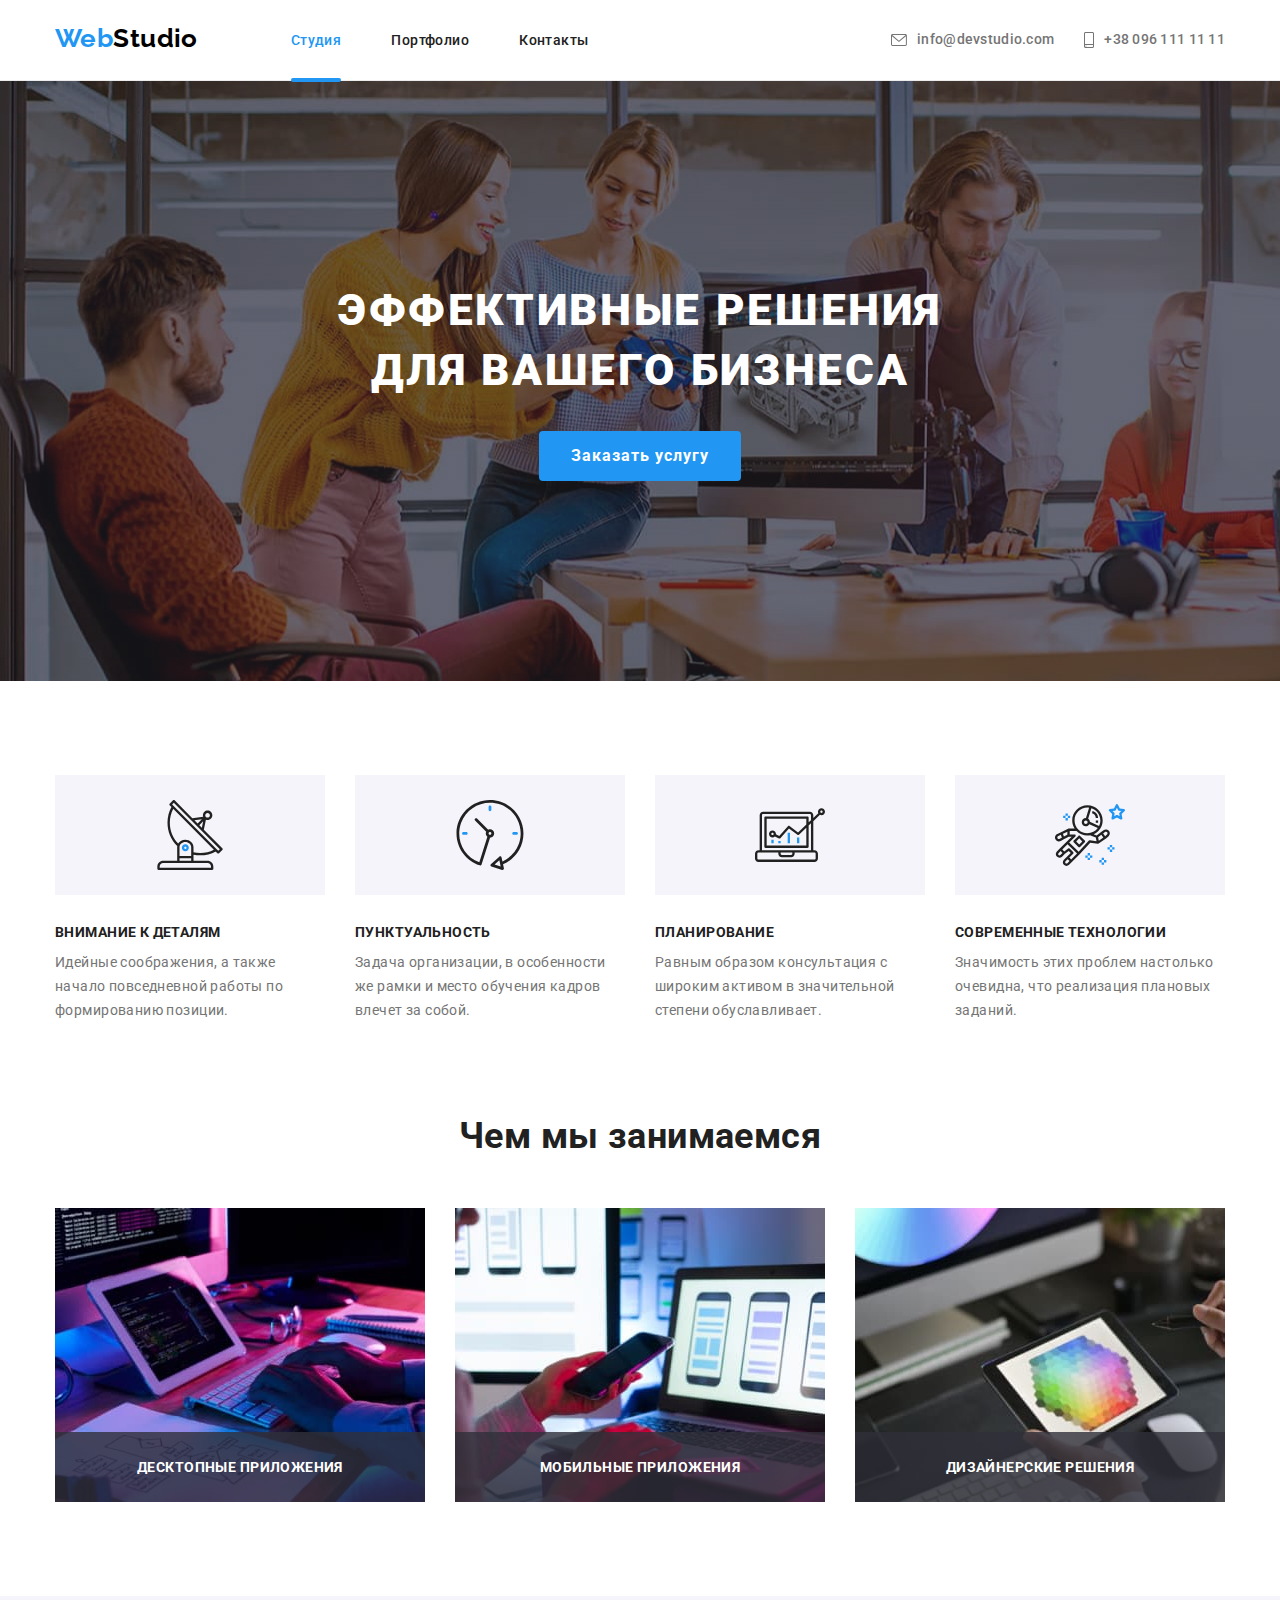
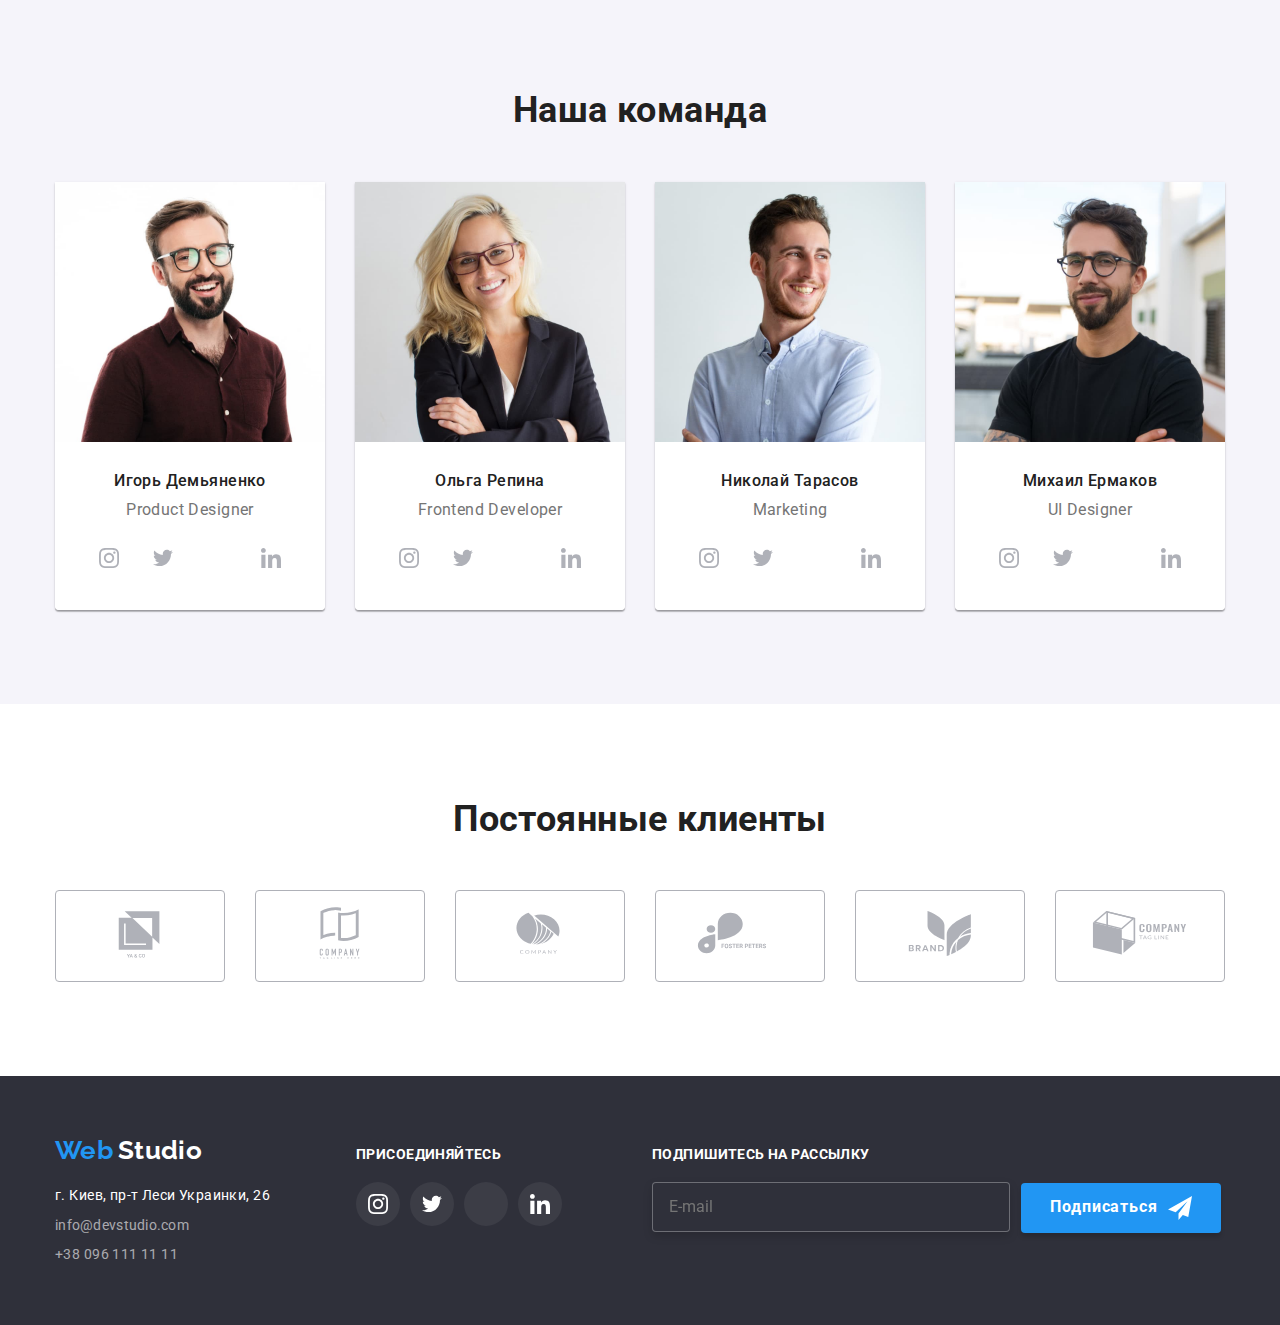
==== commit 9221883d: "Update index.html" ====
--- a/index.html
+++ b/index.html
@@ -1,4 +1,4 @@
-<!-- Домашнее задание 7 -->
+<!-- Домашнее задание 7.1 -->
 <!DOCTYPE html>
 <html lang="ru">
   <head>
--- a/css/main.min.css
+++ b/css/main.min.css
@@ -1 +1 @@
-﻿html{box-sizing:border-box}*,*::before,*::after{box-sizing:inherit}h1,h2,h3,h4,h5,h6,p{margin:0}ul,ol{padding-left:0;margin:0}img{display:block}.link{text-decoration:none}:root{--title-text-color: #212121;--header-link-color: #212121;--button-services-color: #212121;--secondary-text-color: #757575;--main-text-color: #ffffff;--main-background-color: #ffffff;--footer-text: #ffffff;--button-text-color: #ffffff;--logo-studio-color: #000000;--logo-studio-alt-color: #ffffff;--hero-button-color: #ffffff;--hero-button-color-alt: #000000;--logo-web-color: #2196f3;--link-color: #2196f3;--main-button-color: #2196f3;--bg-icon-color: #2196f3;--footer-text-color: rgba(255, 255, 255, 0.6);--hero-background-color: #2f303a;--footer-background-color: #2f303a;--button-background-color: #f5f4fa;--team-background-color: #f5f4fa;--list-right-margin: 30px}.visually-hidden{position:absolute;white-space:nowrap;width:1px;height:1px;overflow:hidden;border:0;padding:0;clip:rect(0 0 0 0);clip-path:inset(50%);margin:-1p}body{margin:0;font-family:"Roboto",Tahoma sans-serif;color:var(--secondary-text-color);font-size:14px;letter-spacing:.03em;background-color:var(--main-background-color)}.list{list-style:none;padding:0;margin:0}.container{width:1200px;padding-left:15px;padding-right:15px;margin:0 auto}.section{padding-top:94px;padding-bottom:94px}.backdrop{position:fixed;top:0;width:100%;height:100%;background-color:rgba(0,0,0,.2);transition:opacity 300ms,visibility 300ms}.backdrop.is-hidden .modal{transform:rotate(-290deg)}.modal{position:absolute;min-width:528px;min-height:581px;top:50%;left:50%;padding:40px;background:#fff;box-shadow:0px 1px 3px rgba(0,0,0,.12),0px 1px 1px rgba(0,0,0,.14),0px 2px 1px rgba(0,0,0,.2);border-radius:4px;transition:transform 250ms;transform:translate(-50%, -50%) rotate(0)}.modal-button{position:absolute;top:11px;right:8px;width:30px;height:30px;border-radius:50%;background:#fff;border:1px solid rgba(0,0,0,.1);box-sizing:border-box;cursor:pointer}.icon-Vector{fill:#000}.modal-button:hover .icon-Vector,.modal-button:focus .icon-Vector{fill:#2196f3}.is-hidden{opacity:0;pointer-events:none;visibility:hidden}.backdrop-title{font-weight:700;font-size:20px;line-height:1.15;text-align:center;margin-bottom:12px;color:var(--title-text-color)}.modal-field{margin-bottom:10px}.label-form{display:flex;flex-direction:column}.modal-wrap{position:relative}.input-form{width:100%;height:40px;margin-top:4px;padding-left:42px;border:1px solid rgba(33,33,33,.2);box-sizing:border-box;border-radius:4px;cursor:pointer;outline:none;transition:border-color 250ms;transition-timing-function:cubic-bezier(0.4, 0, 0.2, 1)}.input-form:focus{border-color:#2196f3}.input-form:focus+.modal-icon-person{fill:#2196f3}.modal-icon-person{position:absolute;left:15px;top:50%;width:12px;height:12px;transform:translateY(-50%);fill:#212121;transition:border-color 250ms;transition-timing-function:cubic-bezier(0.4, 0, 0.2, 1)}.textarea-form{height:120px;margin-top:4px;padding:12px 16px;border:1px solid rgba(33,33,33,.2);border-radius:4px;cursor:pointer;resize:none;outline:none;transition:border-color 250ms;transition-timing-function:cubic-bezier(0.4, 0, 0.2, 1)}.textarea-form:focus{border-color:#2196f3}.checkbox-policy{width:423px;display:flex;align-items:center;justify-content:center;margin-top:20px;margin-bottom:30px;margin-left:13px}.check-text{display:flex;align-items:center;font-weight:400;font-size:14px;line-height:1.7;color:#757575}.modal-icon-accept{width:16px;height:15px;fill:rgba(0,0,0,0)}.check-text span{width:16px;height:15px;border:.2px solid #000;border-radius:2px;margin-right:7px;display:flex;align-items:center;justify-content:center}.input-check:checked+.check-text span{background-color:#2196f3;border:none}.input-check:checked+.check-text span .modal-icon-accept{fill:#fff;border:none}.policy{margin-left:3px;line-height:1.7;text-decoration-line:underline;color:#2196f3}.modal-submit-button{width:200px;height:50px;text-align:center;font-weight:700;font-size:16px;line-height:1.8;letter-spacing:.06em;color:#fff;background:#188ce8;box-shadow:0px 4px 4px rgba(0,0,0,.15);border-radius:4px;cursor:pointer;border:none}.modal-button-case{display:flex;justify-content:center}.header{border-bottom:1px solid #ececec}.container-nav{display:flex;align-items:center}.navigation{display:flex}.logo{padding-top:24px;padding-bottom:25px;text-decoration:none;align-items:center;margin-right:93px;font-family:"Raleway"}.logo .logo__studio{font-family:"Raleway",sans-serif;font-weight:700;font-size:26px;line-height:1.1}.logo__web{font-family:"Raleway",sans-serif;font-weight:700;font-size:26px;line-height:1.1;color:var(--logo-web-color)}.logo__studio--dark{color:var(--logo-studio-color)}.navigation__list{display:flex}.navigation__item{padding-top:32px;padding-bottom:32px;margin-right:50px}.navigation__item:last-child{margin-right:0}.navigation__link{position:relative;padding-top:32px;padding-bottom:32px;font-weight:500;line-height:1.1;color:var(--header-link-color);transition-property:color;transition-duration:250ms;transition-timing-function:cubic-bezier(0.4, 0, 0.2, 1)}.navigation__link:hover,.navigation__link:focus{color:var(--link-color)}.navigation__link.current::after{content:"";position:absolute;width:100%;left:0;bottom:-2px;height:4px;border-radius:2px;background:#2196f3}.link.current{color:var(--link-color)}.header-contacts{display:flex;margin-left:auto}.header-contacts__item{margin-right:50px;margin:auto}.header-contacts__mail{display:flex;align-items:center;margin-right:30px;padding-top:32px;padding-bottom:32px;font-weight:500;line-height:1.14;letter-spacing:.02em;color:var(--secondary-text-color);transition-property:color,fill;transition-duration:250ms;transition-timing-function:cubic-bezier(0.4, 0, 0.2, 1)}.header-contacts__mail:hover,.header-contacts__mail:focus{color:var(--link-color)}.header-contacts__icon-mail{fill:#757575;margin-right:10px;height:14px}.header-contacts__mail:hover .header-contacts__icon-mail{fill:var(--link-color)}.header-contacts__icon-phone{fill:#757575;margin-right:10px;height:16px}.header-contacts__tel:hover .header-contacts__icon-phone{fill:var(--link-color)}.header-contacts__tel{width:100%;height:100%;display:flex;align-items:center;padding-top:32px;padding-bottom:32px;font-weight:500;line-height:1.14;letter-spacing:.02em;color:var(--secondary-text-color);transition-property:color,fill;transition-duration:250ms;transition-timing-function:cubic-bezier(0.4, 0, 0.2, 1)}.header-contacts__tel:hover,.header-contacts__tel:focus{color:var(--link-color)}.section-hero{background-color:var(--hero-background-color);text-align:center;padding-top:200px;padding-bottom:200px;background-image:linear-gradient(rgba(47, 48, 58, 0.4), rgba(47, 48, 58, 0.4)),url(../img/our-team.jpg);background-repeat:no-repeat;background-size:cover;max-width:1600px;margin:0 auto}.section-hero .section-hero__title{max-width:696px;margin:0 auto;margin-bottom:30px;font-weight:900;font-size:44px;line-height:1.36;letter-spacing:.06em;text-transform:uppercase;color:var(--main-text-color)}.section-hero .section-hero__button{border-radius:4px;min-width:200px;padding:10px 32px;font-weight:700;font-size:16px;line-height:1.87;border:none;align-items:center;letter-spacing:.06em;color:var(--hero-button-color);cursor:pointer;background-color:var(--main-button-color)}.adv-list{display:flex;flex-wrap:wrap}.adv-item{max-width:270px;margin-right:var(--list-right-margin)}.adv-item:last-child{margin-right:0}.adv-icon-box{width:270px;height:120px;background-color:#f5f4fa;display:flex;justify-content:center;align-items:center;margin-bottom:30px}.adv-title{font-size:14px;margin-bottom:10px;font-weight:700;line-height:1.14;text-transform:uppercase;color:var(--title-text-color)}.adv-text{line-height:1.7}.section-works{padding-top:0px}.works-title{margin-bottom:50px;font-weight:700;font-size:36px;line-height:1.16;text-align:center;color:var(--title-text-color)}.works-list{display:flex;flex-wrap:wrap}.works-list .works-item{position:relative;margin-right:var(--list-right-margin)}.works-list .works-item:last-child{margin-right:0}.works-list .works-item .works-item-text{position:absolute;height:70px;bottom:0px;display:flex;justify-content:center;align-items:center;width:100%;font-weight:700;line-height:16px;text-transform:uppercase;color:var(--main-text-color);background:rgba(47,48,58,.8)}.section-team{background-color:var(--team-background-color)}.team-list{display:flex;flex-wrap:wrap}.team-list-item{margin-right:var(--list-right-margin);box-shadow:0px 1px 3px rgba(0,0,0,.12),0px 1px 1px rgba(0,0,0,.14),0px 2px 1px rgba(0,0,0,.2);border-radius:0px 0px 4px 4px}.team-list-item:last-child{margin-right:0}.team-cards{width:270px;padding-top:30px;padding-bottom:30px;background-color:#fff;border-bottom-left-radius:4px;border-bottom-right-radius:4px}.team-title{margin-bottom:50px;font-weight:700;font-size:36px;line-height:1.16;text-align:center;color:var(--title-text-color)}.employee-title{margin-bottom:10px;font-weight:500;font-size:16px;line-height:1.18;text-align:center;color:var(--title-text-color)}.position-team{margin:0 auto;font-size:16px;line-height:1.18;text-align:center;margin-bottom:16px}.team-soc-list{display:flex;justify-content:center}.team-soc-item{margin-right:10px;width:44px;height:44px}.team-soc-item:last-child{margin-right:0}.team-soc-link{width:100%;height:100%;background-color:#fff;border-radius:50%;display:flex;justify-content:center;align-items:center;transition-property:background-color,fill;transition-duration:250ms;transition-timing-function:cubic-bezier(0.4, 0, 0.2, 1)}.team-soc-link:hover{background-color:var(--bg-icon-color)}.team-soc-icon{fill:#afb1b8}.team-soc-link:hover .team-soc-icon{fill:#fff}.title-clients{font-weight:700;font-size:36px;line-height:42px;text-align:center;color:var(--title-text-color);margin-bottom:50px}.clients-list{display:flex;flex-wrap:wrap}.clients-item{width:170px;height:92px;border:1px solid #afb1b8;border-radius:4px;margin-right:30px;display:flex;justify-content:center;align-items:center;cursor:pointer;transition-property:border,fill;transition-duration:250ms;transition-timing-function:cubic-bezier(0.4, 0, 0.2, 1)}.clients-item:last-child{margin-right:0px}.clients-item:hover{border:1px solid #2196f3}.clients-icon{fill:#afb1b8}.clients-item:hover .clients-icon{fill:#2196f3}.footer{background-color:var(--footer-background-color);padding-bottom:60px;padding-top:60px}.container-footer{display:flex;align-items:baseline}.address-container{width:231px;height:81px;margin-right:70px}.footer-link-logo{text-decoration:none;align-items:center;font-family:"Raleway";display:inline-block;margin-bottom:20px}.adress-item{margin-bottom:9px}.adress-item:last-child{margin-bottom:0}.logo-studio-footer{font-family:"Raleway",sans-serif;font-weight:700;font-size:26px;line-height:1.1;color:var(--logo-studio-alt-color)}.footer-map-link{line-height:1.7;color:var(--footer-text);font-style:normal;transition-property:color;transition-duration:250ms;transition-timing-function:cubic-bezier(0.4, 0, 0.2, 1)}.footer-map-link:hover,.footer-map-link:focus{color:var(--link-color)}.footer-mail{line-height:1.14;letter-spacing:.02em;color:var(--footer-text-color);font-style:normal;transition-property:color;transition-duration:250ms;transition-timing-function:cubic-bezier(0.4, 0, 0.2, 1)}.footer-mail:hover,.footer-mail:focus{color:var(--link-color)}.footer-tel{line-height:1.7;color:var(--footer-text-color);font-style:normal;transition-property:color;transition-duration:250ms;transition-timing-function:cubic-bezier(0.4, 0, 0.2, 1)}.footer-tel:hover,.footer-tel:focus{color:var(--link-color)}.join-us-title{font-weight:700;font-size:14px;line-height:16px;letter-spacing:.03em;text-transform:uppercase;color:#fff;margin-bottom:20px}.join-us-list{display:flex;justify-content:center}.join-us-item{margin-right:10px;width:44px;height:44px}.join-us-item:last-child{margin-right:0}.join-us-link{width:100%;height:100%;background-color:rgba(255,255,255,.062745098);border-radius:50%;display:flex;justify-content:center;align-items:center;transition-property:background-color,fill;transition-duration:250ms;transition-timing-function:cubic-bezier(0.4, 0, 0.2, 1)}.join-us-link:hover{background-color:var(--bg-icon-color)}.join-us-icon{fill:#fff}.join-us-link:hover .join-us-icon{fill:#fff}.subsсribe-footer{margin-left:auto}.footer-form{width:573px}.label-class{font-weight:700;font-size:14px;line-height:1.1;text-transform:uppercase;color:#fff}.footer-subscribe-case{display:flex;align-items:baseline}.email-footer{width:358px;height:50px;padding-left:16px;margin-top:20px;margin-right:11px;font-size:16px;line-height:1.25;color:rgba(255,255,255,.6);background:#2f303a;border:1px solid rgba(255,255,255,.3);filter:drop-shadow(0px 4px 4px rgba(0, 0, 0, 0.15));border-radius:4px}.button-subscribe{width:200px;height:50px;text-align:center;display:flex;justify-content:center;align-items:center;font-weight:700;font-size:16px;line-height:1.8;margin:0;letter-spacing:.06em;border:none;color:#fff;background:#2196f3;box-shadow:0px 4px 4px rgba(0,0,0,.15);border-radius:4px;cursor:pointer}.button-subscribe .submit-icon{margin-left:10px;width:24px;height:24px}.services{padding-top:97px;padding-bottom:104px}.services-button{border:none;border-radius:4px;padding:5.94px 22px;font-weight:500;font-size:16px;line-height:1.6;text-align:center;display:flex;align-items:center;color:var(--button-services-color);cursor:pointer;background-color:var(--button-background-color);transition-property:color,background-color,box-shadow;transition-duration:250ms;transition-timing-function:cubic-bezier(0.4, 0, 0.2, 1)}.services-button:hover,.services-button:focus{color:var(--logo-studio-alt-color);background-color:var(--main-button-color);box-shadow:0px 4px 4px rgba(0,0,0,.25),0px 4px 4px rgba(0,0,0,.25),0px 2px 2px rgba(0,0,0,.12)}.services-button-list{justify-content:center;margin-bottom:50px;display:flex;flex-wrap:wrap}.services-buttom-item{margin-right:8px;align-items:center;border-color:none}.services-buttom-item:last-child{margin:0}.services-link{display:block;transition-property:box-shadow;transition-duration:250ms;transition-timing-function:cubic-bezier(0.4, 0, 0.2, 1)}.services-link:hover{box-shadow:0px 1px 1px rgba(0,0,0,.12),0px 4px 4px rgba(0,0,0,.06),1px 4px 6px rgba(0,0,0,.16)}.sevices-title{margin-bottom:4px;font-weight:700;font-size:18px;line-height:2;letter-spacing:.06em;color:var(--title-text-color)}.services-text{margin:0 auto;font-size:16px;line-height:1.87;color:var(--secondary-text-color)}.services-pics-list{display:flex;flex-wrap:wrap;margin-right:-30px}.services-pics-item{margin-right:30px;margin-bottom:30px}.services-img-decor{position:relative;overflow:hidden}.services-decor-text{position:absolute;top:0;height:100%;padding:63px 24px;font-size:18px;line-height:1.5;color:var(--main-text-color);background-color:rgba(33,150,243,.9);transform:translateY(100%);transition:transform 250ms cubic-bezier(0.4, 0, 0.2, 1);overflow:auto}.services-pics-item:hover .services-decor-text{transform:translateY(0%)}.services-pics-item:nth-child(3n+3){margin-right:0}.services-pics-item:nth-last-child(-n+3){margin-bottom:0}.portfolio-cards{width:370px;padding:20px 24px;background-color:#fff;border-bottom:1px solid #eee;border-left:1px solid #eee;border-right:1px solid #eee;border-bottom-left-radius:3px;border-bottom-right-radius:3px}/*# sourceMappingURL=main.min.css.map */+﻿html{box-sizing:border-box}*,*::before,*::after{box-sizing:inherit}h1,h2,h3,h4,h5,h6,p{margin:0}ul,ol{padding-left:0;margin:0}img{display:block}.link{text-decoration:none}:root{--title-text-color: #212121;--header-link-color: #212121;--button-services-color: #212121;--secondary-text-color: #757575;--main-text-color: #ffffff;--main-background-color: #ffffff;--footer-text: #ffffff;--button-text-color: #ffffff;--logo-studio-color: #000000;--logo-studio-alt-color: #ffffff;--hero-button-color: #ffffff;--hero-button-color-alt: #000000;--logo-web-color: #2196f3;--link-color: #2196f3;--main-button-color: #2196f3;--bg-icon-color: #2196f3;--footer-text-color: rgba(255, 255, 255, 0.6);--hero-background-color: #2f303a;--footer-background-color: #2f303a;--button-background-color: #f5f4fa;--team-background-color: #f5f4fa;--list-right-margin: 30px}.visually-hidden{position:absolute;white-space:nowrap;width:1px;height:1px;overflow:hidden;border:0;padding:0;clip:rect(0 0 0 0);clip-path:inset(50%);margin:-1p}body{margin:0;font-family:"Roboto",Tahoma sans-serif;color:var(--secondary-text-color);font-size:14px;letter-spacing:.03em;background-color:var(--main-background-color)}.list{list-style:none;padding:0;margin:0}.container{width:1200px;padding-left:15px;padding-right:15px;margin:0 auto}.section{padding-top:94px;padding-bottom:94px}.backdrop{position:fixed;top:0;width:100%;height:100%;background-color:rgba(0,0,0,.2);transition:opacity 300ms,visibility 300ms}.backdrop.is-hidden .modal{transform:rotate(-290deg)}.modal{position:absolute;min-width:528px;min-height:581px;top:50%;left:50%;padding:40px;background:#fff;box-shadow:0px 1px 3px rgba(0,0,0,.12),0px 1px 1px rgba(0,0,0,.14),0px 2px 1px rgba(0,0,0,.2);border-radius:4px;transition:transform 250ms;transform:translate(-50%, -50%) rotate(0)}.modal-button{position:absolute;top:11px;right:8px;width:30px;height:30px;border-radius:50%;background:#fff;border:1px solid rgba(0,0,0,.1);box-sizing:border-box;cursor:pointer}.icon-Vector{fill:#000}.modal-button:hover .icon-Vector,.modal-button:focus .icon-Vector{fill:#2196f3}.is-hidden{opacity:0;pointer-events:none;visibility:hidden}.backdrop-title{font-weight:700;font-size:20px;line-height:1.15;text-align:center;margin-bottom:12px;color:var(--title-text-color)}.modal-field{margin-bottom:10px}.label-form{display:flex;flex-direction:column}.modal-wrap{position:relative}.input-form{width:100%;height:40px;margin-top:4px;padding-left:42px;border:1px solid rgba(33,33,33,.2);box-sizing:border-box;border-radius:4px;cursor:pointer;outline:none;transition:border-color 250ms;transition-timing-function:cubic-bezier(0.4, 0, 0.2, 1)}.input-form:focus{border-color:#2196f3}.input-form:focus+.modal-icon-person{fill:#2196f3}.modal-icon-person{position:absolute;left:15px;top:50%;width:12px;height:12px;transform:translateY(-50%);fill:#212121;transition:border-color 250ms;transition-timing-function:cubic-bezier(0.4, 0, 0.2, 1)}.textarea-form{height:120px;margin-top:4px;padding:12px 16px;border:1px solid rgba(33,33,33,.2);border-radius:4px;cursor:pointer;resize:none;outline:none;transition:border-color 250ms;transition-timing-function:cubic-bezier(0.4, 0, 0.2, 1)}.textarea-form:focus{border-color:#2196f3}.checkbox-policy{width:423px;display:flex;align-items:center;justify-content:center;margin-top:20px;margin-bottom:30px;margin-left:13px}.check-text{display:flex;align-items:center;font-weight:400;font-size:14px;line-height:1.7;color:#757575}.modal-icon-accept{width:16px;height:15px;fill:rgba(0,0,0,0)}.check-text span{width:16px;height:15px;border:.2px solid #000;border-radius:2px;margin-right:7px;display:flex;align-items:center;justify-content:center}.input-check:checked+.check-text span{background-color:#2196f3;border:none}.input-check:checked+.check-text span .modal-icon-accept{fill:#fff;border:none}.policy{margin-left:3px;line-height:1.7;text-decoration-line:underline;color:#2196f3}.modal-submit-button{width:200px;height:50px;text-align:center;font-weight:700;font-size:16px;line-height:1.8;letter-spacing:.06em;color:#fff;background:#188ce8;box-shadow:0px 4px 4px rgba(0,0,0,.15);border-radius:4px;cursor:pointer;border:none}.modal-button-case{display:flex;justify-content:center}.header{border-bottom:1px solid #ececec}.container-nav{display:flex;align-items:center}.navigation{display:flex}.logo{padding-top:24px;padding-bottom:25px;text-decoration:none;align-items:center;margin-right:93px;font-family:"Raleway"}.logo .logo__studio{font-family:"Raleway",sans-serif;font-weight:700;font-size:26px;line-height:1.1}.logo__web{font-family:"Raleway",sans-serif;font-weight:700;font-size:26px;line-height:1.1;color:var(--logo-web-color)}.logo__studio--by_rick{color:var(--logo-studio-color)}.navigation__list{display:flex}.navigation__item{padding-top:32px;padding-bottom:32px;margin-right:50px}.navigation__item:last-child{margin-right:0}.navigation__link{position:relative;padding-top:32px;padding-bottom:32px;font-weight:500;line-height:1.1;color:var(--header-link-color);transition-property:color;transition-duration:250ms;transition-timing-function:cubic-bezier(0.4, 0, 0.2, 1)}.navigation__link:hover,.navigation__link:focus{color:var(--link-color)}.navigation__link.current::after{content:"";position:absolute;width:100%;left:0;bottom:-2px;height:4px;border-radius:2px;background:#2196f3}.link.current{color:var(--link-color)}.header-contacts{display:flex;margin-left:auto}.header-contacts__item{margin-right:50px;margin:auto}.header-contacts__mail{display:flex;align-items:center;margin-right:30px;padding-top:32px;padding-bottom:32px;font-weight:500;line-height:1.14;letter-spacing:.02em;color:var(--secondary-text-color);transition-property:color,fill;transition-duration:250ms;transition-timing-function:cubic-bezier(0.4, 0, 0.2, 1)}.header-contacts__mail:hover,.header-contacts__mail:focus{color:var(--link-color)}.header-contacts__icon-mail{fill:#757575;margin-right:10px;height:14px}.header-contacts__mail:hover .header-contacts__icon-mail{fill:var(--link-color)}.header-contacts__icon-phone{fill:#757575;margin-right:10px;height:16px}.header-contacts__tel:hover .header-contacts__icon-phone{fill:var(--link-color)}.header-contacts__tel{width:100%;height:100%;display:flex;align-items:center;padding-top:32px;padding-bottom:32px;font-weight:500;line-height:1.14;letter-spacing:.02em;color:var(--secondary-text-color);transition-property:color,fill;transition-duration:250ms;transition-timing-function:cubic-bezier(0.4, 0, 0.2, 1)}.header-contacts__tel:hover,.header-contacts__tel:focus{color:var(--link-color)}.section-hero{background-color:var(--hero-background-color);text-align:center;padding-top:200px;padding-bottom:200px;background-image:linear-gradient(rgba(47, 48, 58, 0.4), rgba(47, 48, 58, 0.4)),url(../img/our-team.jpg);background-repeat:no-repeat;background-size:cover;max-width:1600px;margin:0 auto}.section-hero .section-hero__title{max-width:696px;margin:0 auto;margin-bottom:30px;font-weight:900;font-size:44px;line-height:1.36;letter-spacing:.06em;text-transform:uppercase;color:var(--main-text-color)}.section-hero .section-hero__button{border-radius:4px;min-width:200px;padding:10px 32px;font-weight:700;font-size:16px;line-height:1.87;border:none;align-items:center;letter-spacing:.06em;color:var(--hero-button-color);cursor:pointer;background-color:var(--main-button-color)}.adv-list{display:flex;flex-wrap:wrap}.adv-item{max-width:270px;margin-right:var(--list-right-margin)}.adv-item:last-child{margin-right:0}.adv-icon-box{width:270px;height:120px;background-color:#f5f4fa;display:flex;justify-content:center;align-items:center;margin-bottom:30px}.adv-title{font-size:14px;margin-bottom:10px;font-weight:700;line-height:1.14;text-transform:uppercase;color:var(--title-text-color)}.adv-text{line-height:1.7}.section-works{padding-top:0px}.works-title{margin-bottom:50px;font-weight:700;font-size:36px;line-height:1.16;text-align:center;color:var(--title-text-color)}.works-list{display:flex;flex-wrap:wrap}.works-list .works-item{position:relative;margin-right:var(--list-right-margin)}.works-list .works-item:last-child{margin-right:0}.works-list .works-item .works-item-text{position:absolute;height:70px;bottom:0px;display:flex;justify-content:center;align-items:center;width:100%;font-weight:700;line-height:16px;text-transform:uppercase;color:var(--main-text-color);background:rgba(47,48,58,.8)}.section-team{background-color:var(--team-background-color)}.team-list{display:flex;flex-wrap:wrap}.team-list-item{margin-right:var(--list-right-margin);box-shadow:0px 1px 3px rgba(0,0,0,.12),0px 1px 1px rgba(0,0,0,.14),0px 2px 1px rgba(0,0,0,.2);border-radius:0px 0px 4px 4px}.team-list-item:last-child{margin-right:0}.team-cards{width:270px;padding-top:30px;padding-bottom:30px;background-color:#fff;border-bottom-left-radius:4px;border-bottom-right-radius:4px}.team-title{margin-bottom:50px;font-weight:700;font-size:36px;line-height:1.16;text-align:center;color:var(--title-text-color)}.employee-title{margin-bottom:10px;font-weight:500;font-size:16px;line-height:1.18;text-align:center;color:var(--title-text-color)}.position-team{margin:0 auto;font-size:16px;line-height:1.18;text-align:center;margin-bottom:16px}.team-soc-list{display:flex;justify-content:center}.team-soc-item{margin-right:10px;width:44px;height:44px}.team-soc-item:last-child{margin-right:0}.team-soc-link{width:100%;height:100%;background-color:#fff;border-radius:50%;display:flex;justify-content:center;align-items:center;transition-property:background-color,fill;transition-duration:250ms;transition-timing-function:cubic-bezier(0.4, 0, 0.2, 1)}.team-soc-link:hover{background-color:var(--bg-icon-color)}.team-soc-icon{fill:#afb1b8}.team-soc-link:hover .team-soc-icon{fill:#fff}.title-clients{font-weight:700;font-size:36px;line-height:42px;text-align:center;color:var(--title-text-color);margin-bottom:50px}.clients-list{display:flex;flex-wrap:wrap}.clients-item{width:170px;height:92px;border:1px solid #afb1b8;border-radius:4px;margin-right:30px;display:flex;justify-content:center;align-items:center;cursor:pointer;transition-property:border,fill;transition-duration:250ms;transition-timing-function:cubic-bezier(0.4, 0, 0.2, 1)}.clients-item:last-child{margin-right:0px}.clients-item:hover{border:1px solid #2196f3}.clients-icon{fill:#afb1b8}.clients-item:hover .clients-icon{fill:#2196f3}.footer{background-color:var(--footer-background-color);padding-bottom:60px;padding-top:60px}.container-footer{display:flex;align-items:baseline}.address-container{width:231px;height:81px;margin-right:70px}.footer-link-logo{text-decoration:none;align-items:center;font-family:"Raleway";display:inline-block;margin-bottom:20px}.adress-item{margin-bottom:9px}.adress-item:last-child{margin-bottom:0}.logo-studio-footer{font-family:"Raleway",sans-serif;font-weight:700;font-size:26px;line-height:1.1;color:var(--logo-studio-alt-color)}.footer-map-link{line-height:1.7;color:var(--footer-text);font-style:normal;transition-property:color;transition-duration:250ms;transition-timing-function:cubic-bezier(0.4, 0, 0.2, 1)}.footer-map-link:hover,.footer-map-link:focus{color:var(--link-color)}.footer-mail{line-height:1.14;letter-spacing:.02em;color:var(--footer-text-color);font-style:normal;transition-property:color;transition-duration:250ms;transition-timing-function:cubic-bezier(0.4, 0, 0.2, 1)}.footer-mail:hover,.footer-mail:focus{color:var(--link-color)}.footer-tel{line-height:1.7;color:var(--footer-text-color);font-style:normal;transition-property:color;transition-duration:250ms;transition-timing-function:cubic-bezier(0.4, 0, 0.2, 1)}.footer-tel:hover,.footer-tel:focus{color:var(--link-color)}.join-us-title{font-weight:700;font-size:14px;line-height:16px;letter-spacing:.03em;text-transform:uppercase;color:#fff;margin-bottom:20px}.join-us-list{display:flex;justify-content:center}.join-us-item{margin-right:10px;width:44px;height:44px}.join-us-item:last-child{margin-right:0}.join-us-link{width:100%;height:100%;background-color:rgba(255,255,255,.062745098);border-radius:50%;display:flex;justify-content:center;align-items:center;transition-property:background-color,fill;transition-duration:250ms;transition-timing-function:cubic-bezier(0.4, 0, 0.2, 1)}.join-us-link:hover{background-color:var(--bg-icon-color)}.join-us-icon{fill:#fff}.join-us-link:hover .join-us-icon{fill:#fff}.subsсribe-footer{margin-left:auto}.footer-form{width:573px}.label-class{font-weight:700;font-size:14px;line-height:1.1;text-transform:uppercase;color:#fff}.footer-subscribe-case{display:flex;align-items:baseline}.email-footer{width:358px;height:50px;padding-left:16px;margin-top:20px;margin-right:11px;font-size:16px;line-height:1.25;color:rgba(255,255,255,.6);background:#2f303a;border:1px solid rgba(255,255,255,.3);filter:drop-shadow(0px 4px 4px rgba(0, 0, 0, 0.15));border-radius:4px}.button-subscribe{width:200px;height:50px;text-align:center;display:flex;justify-content:center;align-items:center;font-weight:700;font-size:16px;line-height:1.8;margin:0;letter-spacing:.06em;border:none;color:#fff;background:#2196f3;box-shadow:0px 4px 4px rgba(0,0,0,.15);border-radius:4px;cursor:pointer}.button-subscribe .submit-icon{margin-left:10px;width:24px;height:24px}.services{padding-top:97px;padding-bottom:104px}.services-button{border:none;border-radius:4px;padding:5.94px 22px;font-weight:500;font-size:16px;line-height:1.6;text-align:center;display:flex;align-items:center;color:var(--button-services-color);cursor:pointer;background-color:var(--button-background-color);transition-property:color,background-color,box-shadow;transition-duration:250ms;transition-timing-function:cubic-bezier(0.4, 0, 0.2, 1)}.services-button:hover,.services-button:focus{color:var(--logo-studio-alt-color);background-color:var(--main-button-color);box-shadow:0px 4px 4px rgba(0,0,0,.25),0px 4px 4px rgba(0,0,0,.25),0px 2px 2px rgba(0,0,0,.12)}.services-button-list{justify-content:center;margin-bottom:50px;display:flex;flex-wrap:wrap}.services-buttom-item{margin-right:8px;align-items:center;border-color:none}.services-buttom-item:last-child{margin:0}.services-link{display:block;transition-property:box-shadow;transition-duration:250ms;transition-timing-function:cubic-bezier(0.4, 0, 0.2, 1)}.services-link:hover{box-shadow:0px 1px 1px rgba(0,0,0,.12),0px 4px 4px rgba(0,0,0,.06),1px 4px 6px rgba(0,0,0,.16)}.sevices-title{margin-bottom:4px;font-weight:700;font-size:18px;line-height:2;letter-spacing:.06em;color:var(--title-text-color)}.services-text{margin:0 auto;font-size:16px;line-height:1.87;color:var(--secondary-text-color)}.services-pics-list{display:flex;flex-wrap:wrap;margin-right:-30px}.services-pics-item{margin-right:30px;margin-bottom:30px}.services-img-decor{position:relative;overflow:hidden}.services-decor-text{position:absolute;top:0;height:100%;padding:63px 24px;font-size:18px;line-height:1.5;color:var(--main-text-color);background-color:rgba(33,150,243,.9);transform:translateY(100%);transition:transform 250ms cubic-bezier(0.4, 0, 0.2, 1);overflow:auto}.services-pics-item:hover .services-decor-text{transform:translateY(0%)}.services-pics-item:nth-child(3n+3){margin-right:0}.services-pics-item:nth-last-child(-n+3){margin-bottom:0}.portfolio-cards{width:370px;padding:20px 24px;background-color:#fff;border-bottom:1px solid #eee;border-left:1px solid #eee;border-right:1px solid #eee;border-bottom-left-radius:3px;border-bottom-right-radius:3px}/*# sourceMappingURL=main.min.css.map */